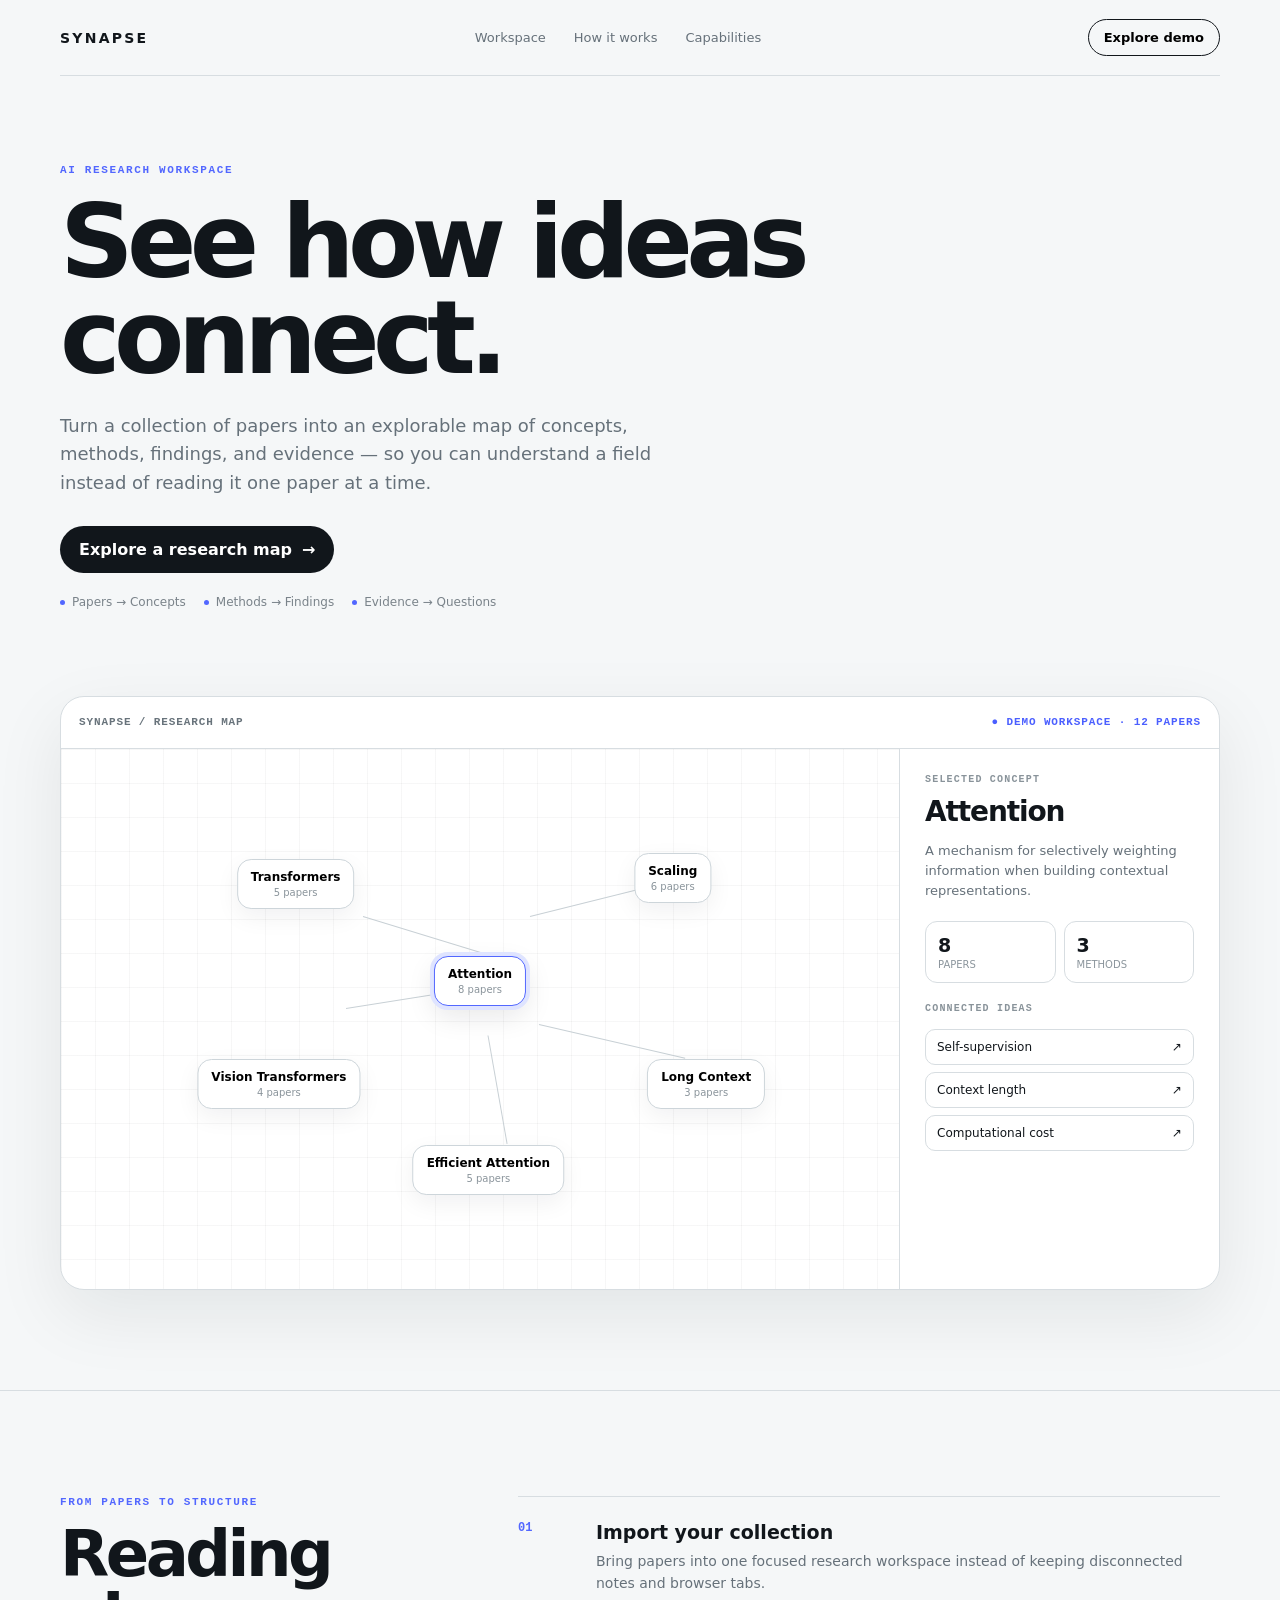
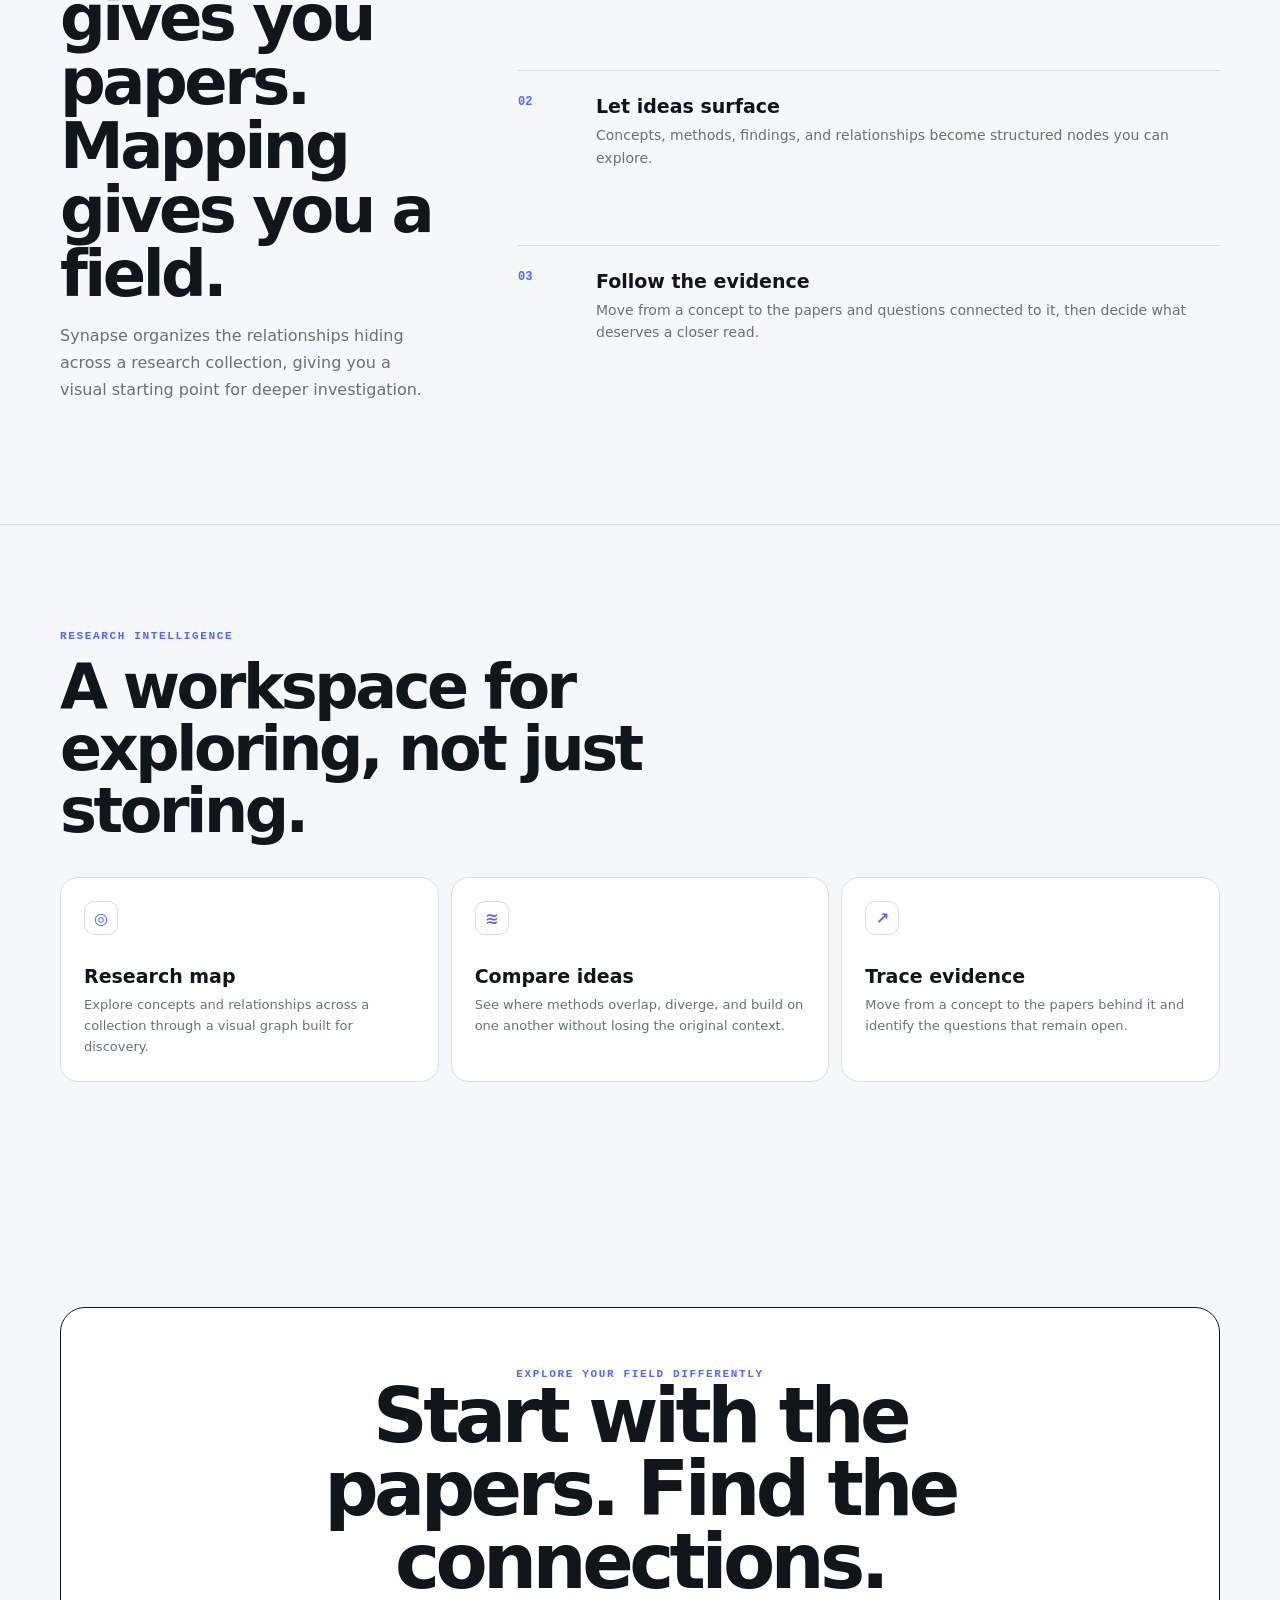
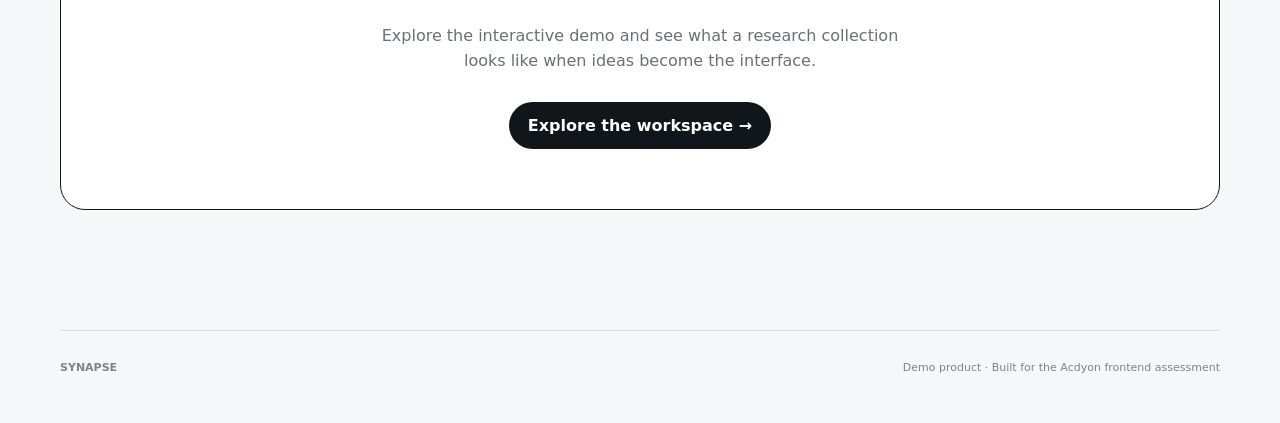
==== index.html @ fd2f5f1f "feat: add Synapse research workspace landing page" ====
<!doctype html>
<html lang="en">
<head>
<meta charset="UTF-8" />
<meta name="viewport" content="width=device-width, initial-scale=1.0" />
<title>Synapse — See how ideas connect.</title>
<meta name="description" content="Synapse turns research papers into an explorable map of concepts, methods, findings, and evidence." />
<style>
:root{--bg:#f5f7f8;--ink:#11161b;--muted:#66717a;--line:#d7dde1;--accent:#5267ff;--accent2:#dfe4ff;--panel:#fff;--shadow:0 24px 70px rgba(17,22,27,.08)}
*{box-sizing:border-box}html{scroll-behavior:smooth}body{margin:0;background:var(--bg);color:var(--ink);font-family:Inter,ui-sans-serif,system-ui,-apple-system,BlinkMacSystemFont,"Segoe UI",sans-serif}a{color:inherit;text-decoration:none}button{font:inherit} .wrap{width:min(1160px,calc(100% - 40px));margin:auto}.nav{height:76px;display:flex;align-items:center;justify-content:space-between;border-bottom:1px solid var(--line)}.brand{font-weight:800;letter-spacing:.16em;font-size:14px}.navlinks{display:flex;gap:28px;color:var(--muted);font-size:13px}.navcta{border:1px solid var(--ink);padding:10px 15px;border-radius:999px;font-size:13px;font-weight:650;background:transparent}.hero{padding:88px 0 52px}.eyebrow{font:700 11px ui-monospace,SFMono-Regular,Menlo,monospace;letter-spacing:.15em;color:var(--accent);text-transform:uppercase}.hero h1{font-size:clamp(52px,8vw,104px);line-height:.94;letter-spacing:-.065em;max-width:900px;margin:18px 0 25px}.hero p{max-width:650px;color:var(--muted);font-size:18px;line-height:1.6;margin:0 0 28px}.primary{display:inline-flex;align-items:center;gap:10px;background:var(--ink);color:#fff;border:0;border-radius:999px;padding:14px 19px;font-weight:700;cursor:pointer}.hero-meta{display:flex;gap:18px;flex-wrap:wrap;margin-top:22px;color:#7a838a;font-size:12px}.meta-dot:before{content:"";display:inline-block;width:5px;height:5px;border-radius:50%;background:var(--accent);margin:0 7px 1px 0}.demo{padding:35px 0 100px}.workspace{background:var(--panel);border:1px solid var(--line);border-radius:24px;box-shadow:var(--shadow);overflow:hidden}.bar{height:52px;border-bottom:1px solid var(--line);display:flex;align-items:center;justify-content:space-between;padding:0 18px;font:700 11px ui-monospace,SFMono-Regular,Menlo,monospace;letter-spacing:.08em;color:#68737b}.bar .status{color:#4b5fff}.workspacebody{display:grid;grid-template-columns:1fr 320px;min-height:540px}.map{position:relative;min-height:540px;background-image:linear-gradient(rgba(17,22,27,.035) 1px,transparent 1px),linear-gradient(90deg,rgba(17,22,27,.035) 1px,transparent 1px);background-size:34px 34px;overflow:hidden}.edge{position:absolute;height:1px;background:#c8d0d5;transform-origin:left center}.node{position:absolute;transform:translate(-50%,-50%);border:1px solid #cdd5da;background:#fff;border-radius:14px;padding:10px 13px;font-size:12px;font-weight:750;box-shadow:0 8px 25px rgba(17,22,27,.06);cursor:pointer;transition:.25s}.node small{display:block;color:#8a949b;font-weight:500;margin-top:3px}.node.active,.node:hover{border-color:var(--accent);box-shadow:0 0 0 4px var(--accent2),0 10px 28px rgba(17,22,27,.1)}.n1{left:50%;top:43%}.n2{left:28%;top:25%}.n3{left:26%;top:62%}.n4{left:73%;top:24%}.n5{left:77%;top:62%}.n6{left:51%;top:78%}.e1{left:36%;top:31%;width:140px;transform:rotate(17deg)}.e2{left:34%;top:48%;width:155px;transform:rotate(-9deg)}.e3{left:56%;top:31%;width:155px;transform:rotate(-14deg)}.e4{left:57%;top:51%;width:150px;transform:rotate(13deg)}.e5{left:51%;top:53%;width:110px;transform:rotate(80deg)}.side{border-left:1px solid var(--line);padding:25px}.side .label{font:700 10px ui-monospace,SFMono-Regular,Menlo,monospace;color:#89939a;letter-spacing:.12em}.side h2{font-size:28px;letter-spacing:-.04em;margin:10px 0 7px}.side p{color:var(--muted);font-size:13px;line-height:1.55}.stats{display:grid;grid-template-columns:1fr 1fr;gap:8px;margin:20px 0}.stat{border:1px solid var(--line);border-radius:12px;padding:12px}.stat b{font-size:19px}.stat span{display:block;color:#8b959c;font-size:10px;margin-top:3px}.links{display:grid;gap:7px;margin-top:15px}.chip{border:1px solid var(--line);border-radius:10px;padding:10px 11px;font-size:12px;display:flex;justify-content:space-between}.section{padding:105px 0;border-top:1px solid var(--line)}.sectiongrid{display:grid;grid-template-columns:.7fr 1.3fr;gap:80px}.section h2{font-size:clamp(36px,5vw,64px);line-height:1;letter-spacing:-.055em;margin:14px 0}.copy{color:var(--muted);font-size:16px;line-height:1.7}.steps{display:grid;gap:0}.step{display:grid;grid-template-columns:58px 1fr;gap:20px;padding:24px 0;border-top:1px solid var(--line)}.num{font:700 12px ui-monospace,SFMono-Regular,Menlo,monospace;color:var(--accent)}.step h3{margin:0 0 7px;font-size:19px}.step p{margin:0;color:var(--muted);font-size:14px;line-height:1.6}.featuregrid{display:grid;grid-template-columns:repeat(3,1fr);gap:12px;margin-top:35px}.feature{background:#fff;border:1px solid var(--line);border-radius:18px;padding:23px;min-height:190px}.feature h3{margin:30px 0 8px;font-size:19px}.feature p{color:var(--muted);font-size:13px;line-height:1.6;margin:0}.icon{width:34px;height:34px;border:1px solid var(--line);border-radius:10px;display:grid;place-items:center;color:var(--accent);font-weight:800}.final{padding:120px 0}.finalbox{border:1px solid var(--ink);border-radius:25px;padding:60px;text-align:center;background:#fff}.final h2{font-size:clamp(42px,6vw,76px);letter-spacing:-.06em;line-height:.96;margin:0 auto 24px;max-width:780px}.final p{color:var(--muted);max-width:560px;margin:0 auto 28px;line-height:1.6}.footer{padding:30px 0 45px;border-top:1px solid var(--line);display:flex;justify-content:space-between;color:#7b858c;font-size:11px}.toast{position:fixed;bottom:22px;left:50%;transform:translate(-50%,20px);opacity:0;background:var(--ink);color:#fff;border-radius:999px;padding:12px 17px;font-size:12px;transition:.25s;pointer-events:none}.toast.show{opacity:1;transform:translate(-50%,0)}
@media(max-width:760px){.wrap{width:min(100% - 28px,1160px)}.navlinks{display:none}.hero{padding:65px 0 35px}.hero h1{font-size:56px}.hero p{font-size:16px}.workspacebody{grid-template-columns:1fr}.map{min-height:440px}.side{border-left:0;border-top:1px solid var(--line)}.n2{left:22%;top:25%}.n3{left:22%;top:62%}.n4{left:77%;top:25%}.n5{left:80%;top:62%}.n6{left:51%;top:79%}.node{font-size:10px;padding:8px 9px}.node small{font-size:8px}.sectiongrid{grid-template-columns:1fr;gap:35px}.featuregrid{grid-template-columns:1fr}.section{padding:75px 0}.final{padding:75px 0}.finalbox{padding:40px 22px}.footer{display:block}.footer span{display:block;margin-top:8px}}
</style>
</head>
<body>
<header class="wrap nav"><a class="brand" href="#top">SYNAPSE</a><nav class="navlinks"><a href="#workspace">Workspace</a><a href="#how">How it works</a><a href="#features">Capabilities</a></nav><button class="navcta" onclick="focusWorkspace()">Explore demo</button></header>
<main id="top">
<section class="wrap hero"><div class="eyebrow">AI research workspace</div><h1>See how ideas connect.</h1><p>Turn a collection of papers into an explorable map of concepts, methods, findings, and evidence — so you can understand a field instead of reading it one paper at a time.</p><button class="primary" onclick="focusWorkspace()">Explore a research map <span>→</span></button><div class="hero-meta"><span class="meta-dot">Papers → Concepts</span><span class="meta-dot">Methods → Findings</span><span class="meta-dot">Evidence → Questions</span></div></section>
<section class="wrap demo" id="workspace"><div class="workspace"><div class="bar"><span>SYNAPSE / RESEARCH MAP</span><span class="status">● DEMO WORKSPACE · 12 PAPERS</span></div><div class="workspacebody"><div class="map" id="map"><i class="edge e1"></i><i class="edge e2"></i><i class="edge e3"></i><i class="edge e4"></i><i class="edge e5"></i><button class="node n1 active" data-key="attention">Attention<small>8 papers</small></button><button class="node n2" data-key="transformers">Transformers<small>5 papers</small></button><button class="node n3" data-key="vision">Vision Transformers<small>4 papers</small></button><button class="node n4" data-key="scaling">Scaling<small>6 papers</small></button><button class="node n5" data-key="longcontext">Long Context<small>3 papers</small></button><button class="node n6" data-key="efficiency">Efficient Attention<small>5 papers</small></button></div><aside class="side"><div class="label">SELECTED CONCEPT</div><h2 id="title">Attention</h2><p id="desc">A mechanism for selectively weighting information when building contextual representations.</p><div class="stats"><div class="stat"><b id="papers">8</b><span>PAPERS</span></div><div class="stat"><b id="methods">3</b><span>METHODS</span></div></div><div class="label">CONNECTED IDEAS</div><div class="links" id="links"><div class="chip">Self-supervision <span>↗</span></div><div class="chip">Context length <span>↗</span></div><div class="chip">Computational cost <span>↗</span></div></div></aside></div></div></section>
<section class="section" id="how"><div class="wrap sectiongrid"><div><div class="eyebrow">From papers to structure</div><h2>Reading gives you papers. Mapping gives you a field.</h2><p class="copy">Synapse organizes the relationships hiding across a research collection, giving you a visual starting point for deeper investigation.</p></div><div class="steps"><div class="step"><div class="num">01</div><div><h3>Import your collection</h3><p>Bring papers into one focused research workspace instead of keeping disconnected notes and browser tabs.</p></div></div><div class="step"><div class="num">02</div><div><h3>Let ideas surface</h3><p>Concepts, methods, findings, and relationships become structured nodes you can explore.</p></div></div><div class="step"><div class="num">03</div><div><h3>Follow the evidence</h3><p>Move from a concept to the papers and questions connected to it, then decide what deserves a closer read.</p></div></div></div></div></section>
<section class="section" id="features"><div class="wrap"><div class="eyebrow">Research intelligence</div><h2 style="max-width:700px;font-size:clamp(38px,5vw,62px);letter-spacing:-.055em;line-height:1;margin:14px 0">A workspace for exploring, not just storing.</h2><div class="featuregrid"><article class="feature"><div class="icon">◎</div><h3>Research map</h3><p>Explore concepts and relationships across a collection through a visual graph built for discovery.</p></article><article class="feature"><div class="icon">≋</div><h3>Compare ideas</h3><p>See where methods overlap, diverge, and build on one another without losing the original context.</p></article><article class="feature"><div class="icon">↗</div><h3>Trace evidence</h3><p>Move from a concept to the papers behind it and identify the questions that remain open.</p></article></div></div></section>
<section class="wrap final"><div class="finalbox"><div class="eyebrow">Explore your field differently</div><h2>Start with the papers. Find the connections.</h2><p>Explore the interactive demo and see what a research collection looks like when ideas become the interface.</p><button class="primary" onclick="focusWorkspace()">Explore the workspace →</button></div></section>
</main>
<footer class="wrap footer"><strong>SYNAPSE</strong><span>Demo product · Built for the Acdyon frontend assessment</span></footer><div class="toast" id="toast">Research map is ready to explore.</div>
<script>
const data={attention:{title:'Attention',desc:'A mechanism for selectively weighting information when building contextual representations.',papers:8,methods:3,links:['Self-supervision','Context length','Computational cost']},transformers:{title:'Transformers',desc:'An architecture built around attention that enables highly parallel sequence modeling.',papers:5,methods:4,links:['Attention','Scaling laws','Pretraining']},vision:{title:'Vision Transformers',desc:'Transformer-based visual representations that treat image regions as a sequence of tokens.',papers:4,methods:3,links:['Patch embeddings','Attention','Image classification']},scaling:{title:'Scaling',desc:'The relationship between model size, data, compute, and capability as systems grow.',papers:6,methods:2,links:['Compute','Data quality','Emergent behavior']},longcontext:{title:'Long Context',desc:'Methods for extending useful context windows while managing memory and computational cost.',papers:3,methods:4,links:['Attention cost','Retrieval','Position encoding']},efficiency:{title:'Efficient Attention',desc:'Approaches that reduce the computational or memory cost of attention for larger sequences.',papers:5,methods:6,links:['Sparse attention','Linear attention','Long context']}};
const nodes=[...document.querySelectorAll('.node')];nodes.forEach(n=>n.addEventListener('click',()=>{nodes.forEach(x=>x.classList.remove('active'));n.classList.add('active');const d=data[n.dataset.key];title.textContent=d.title;desc.textContent=d.desc;papers.textContent=d.papers;methods.textContent=d.methods;links.innerHTML=d.links.map(x=>`<div class="chip">${x}<span>↗</span></div>`).join('');}));
function focusWorkspace(){document.getElementById('workspace').scrollIntoView({behavior:'smooth',block:'center'});setTimeout(()=>{document.getElementById('toast').classList.add('show');setTimeout(()=>document.getElementById('toast').classList.remove('show'),1800)},450)}
</script>
</body></html>
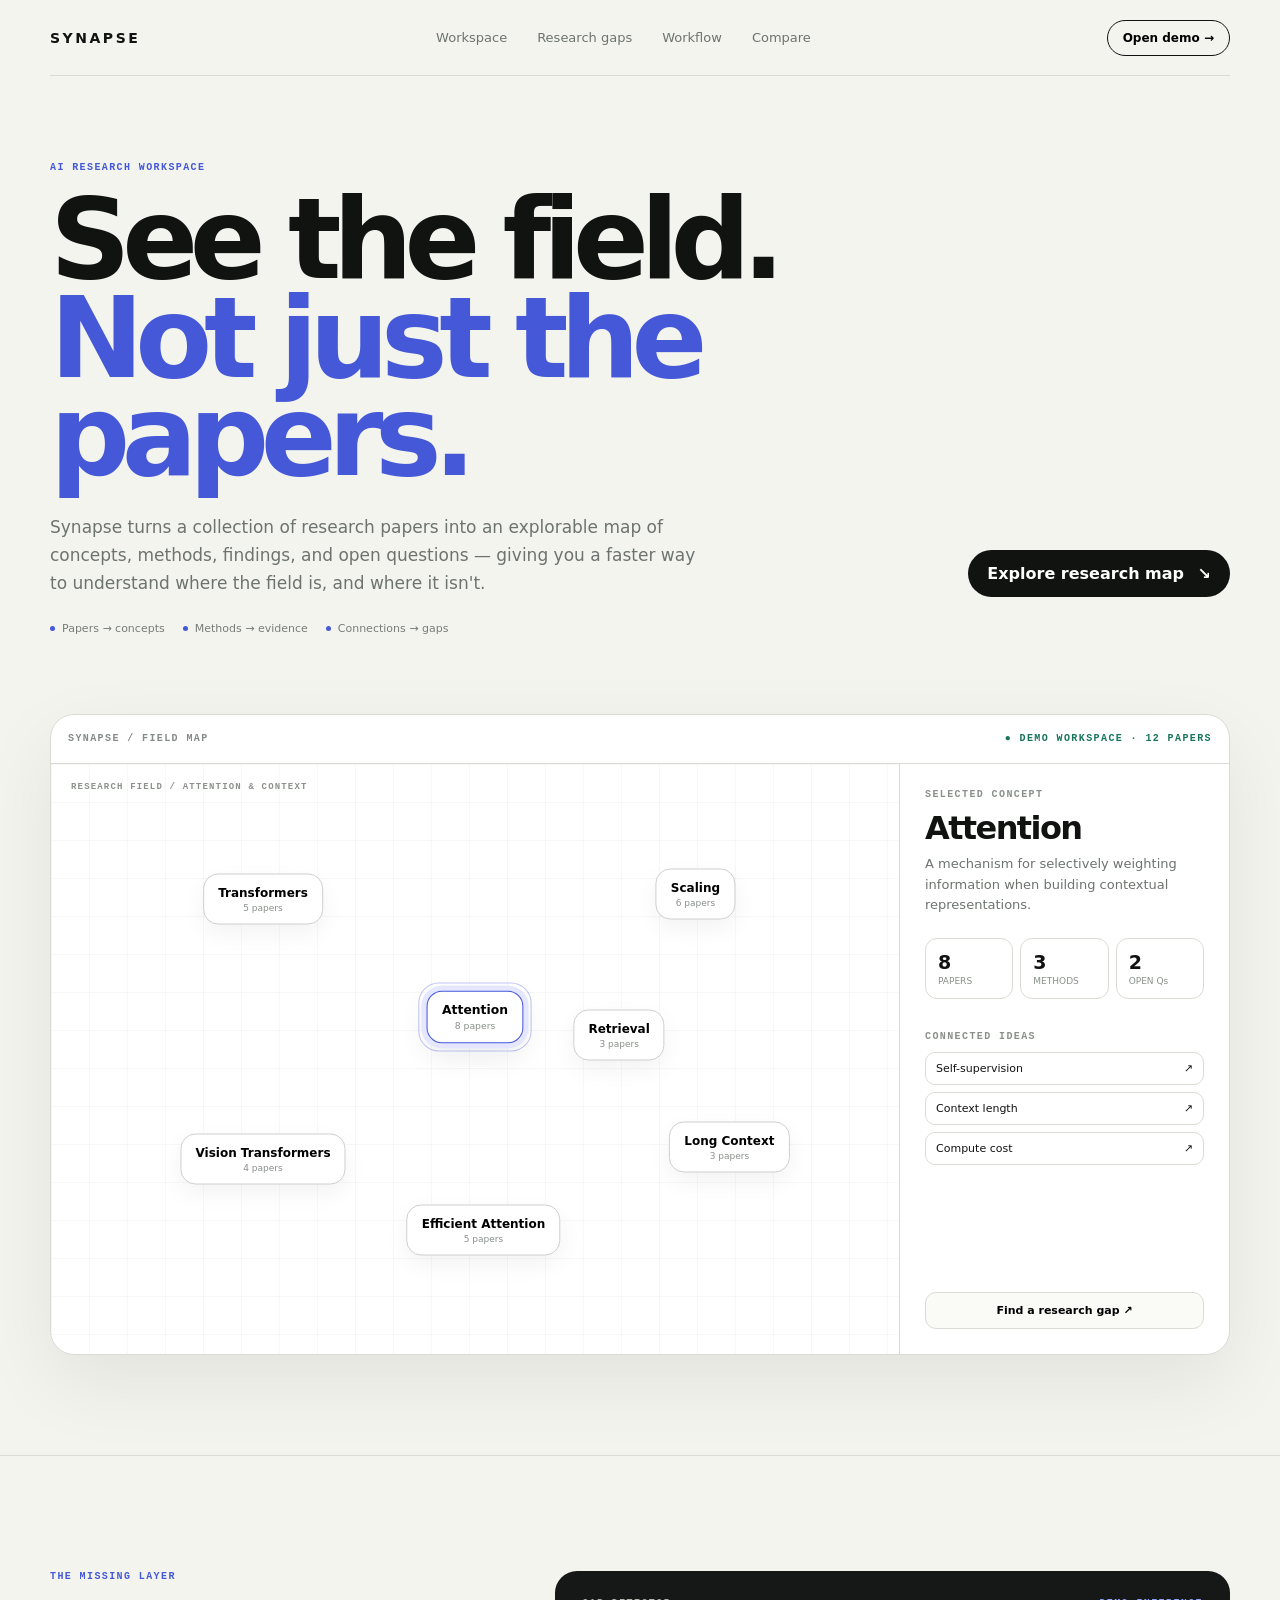
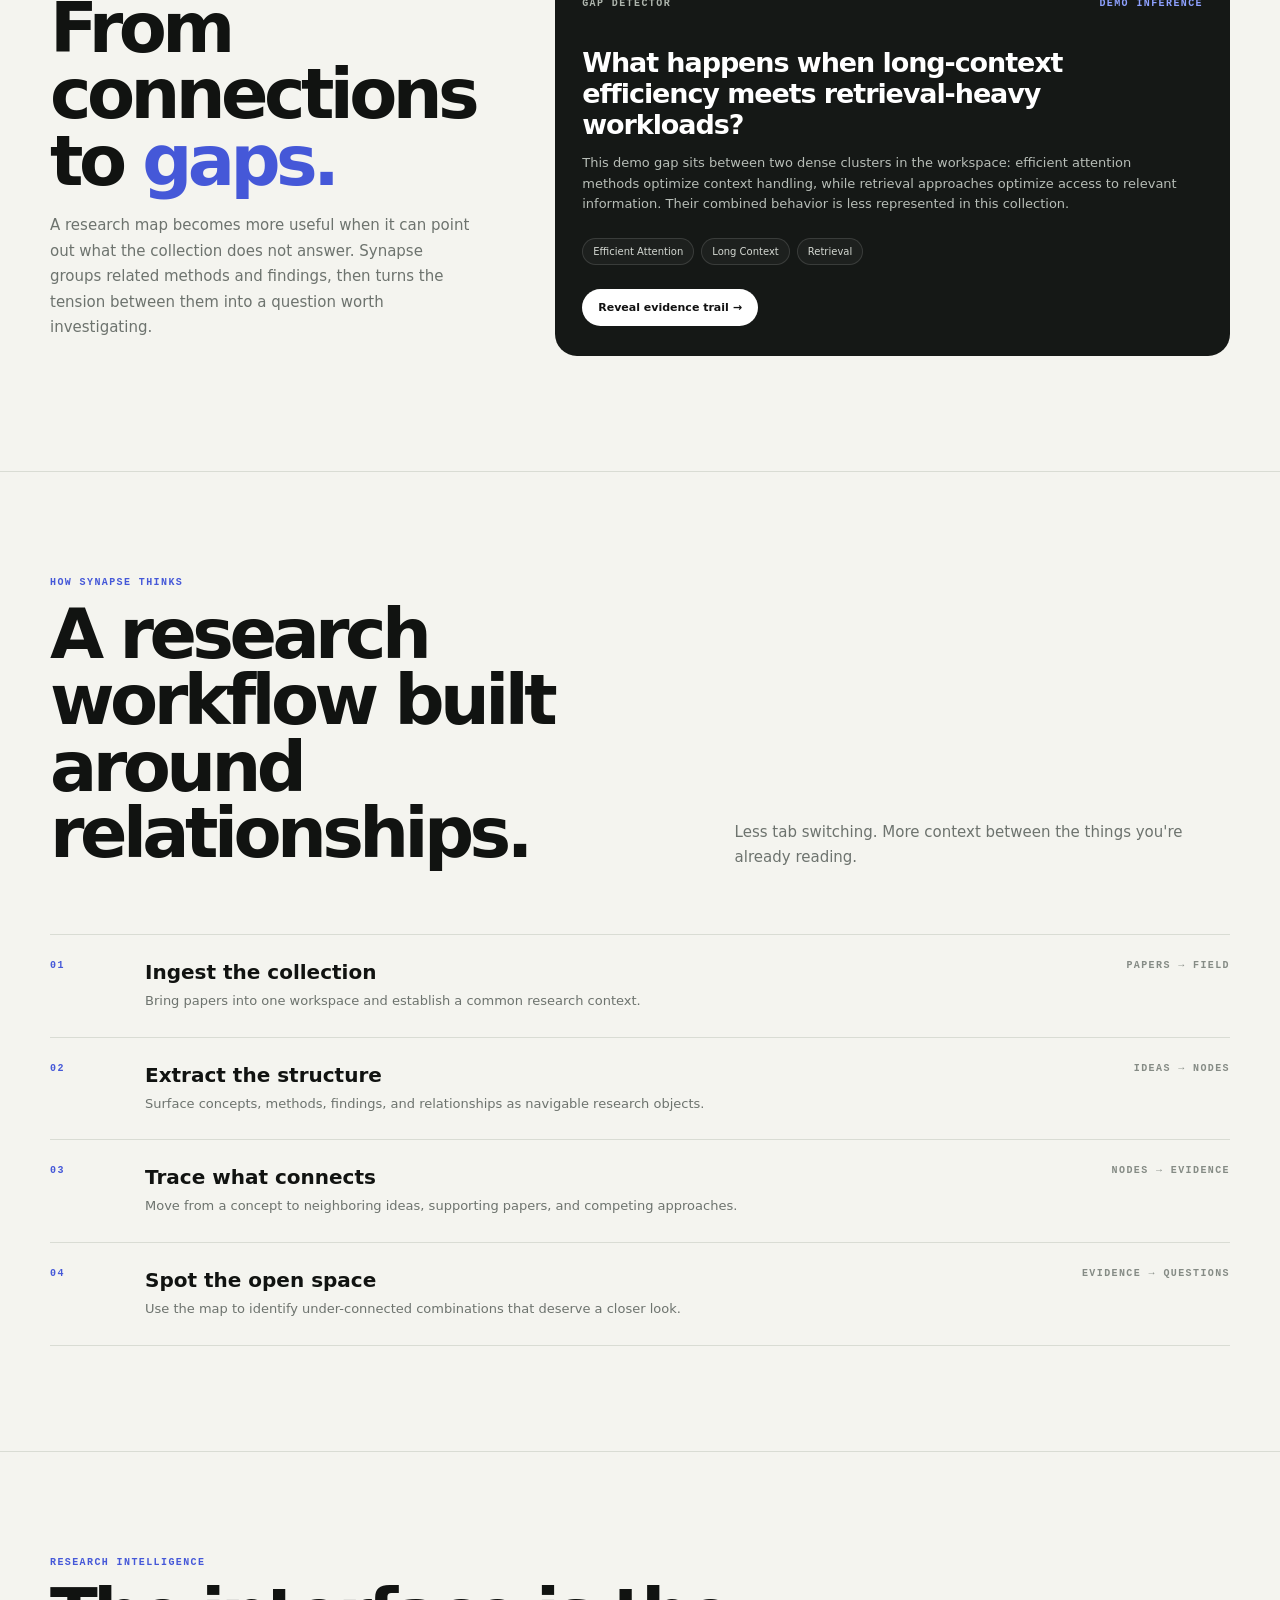
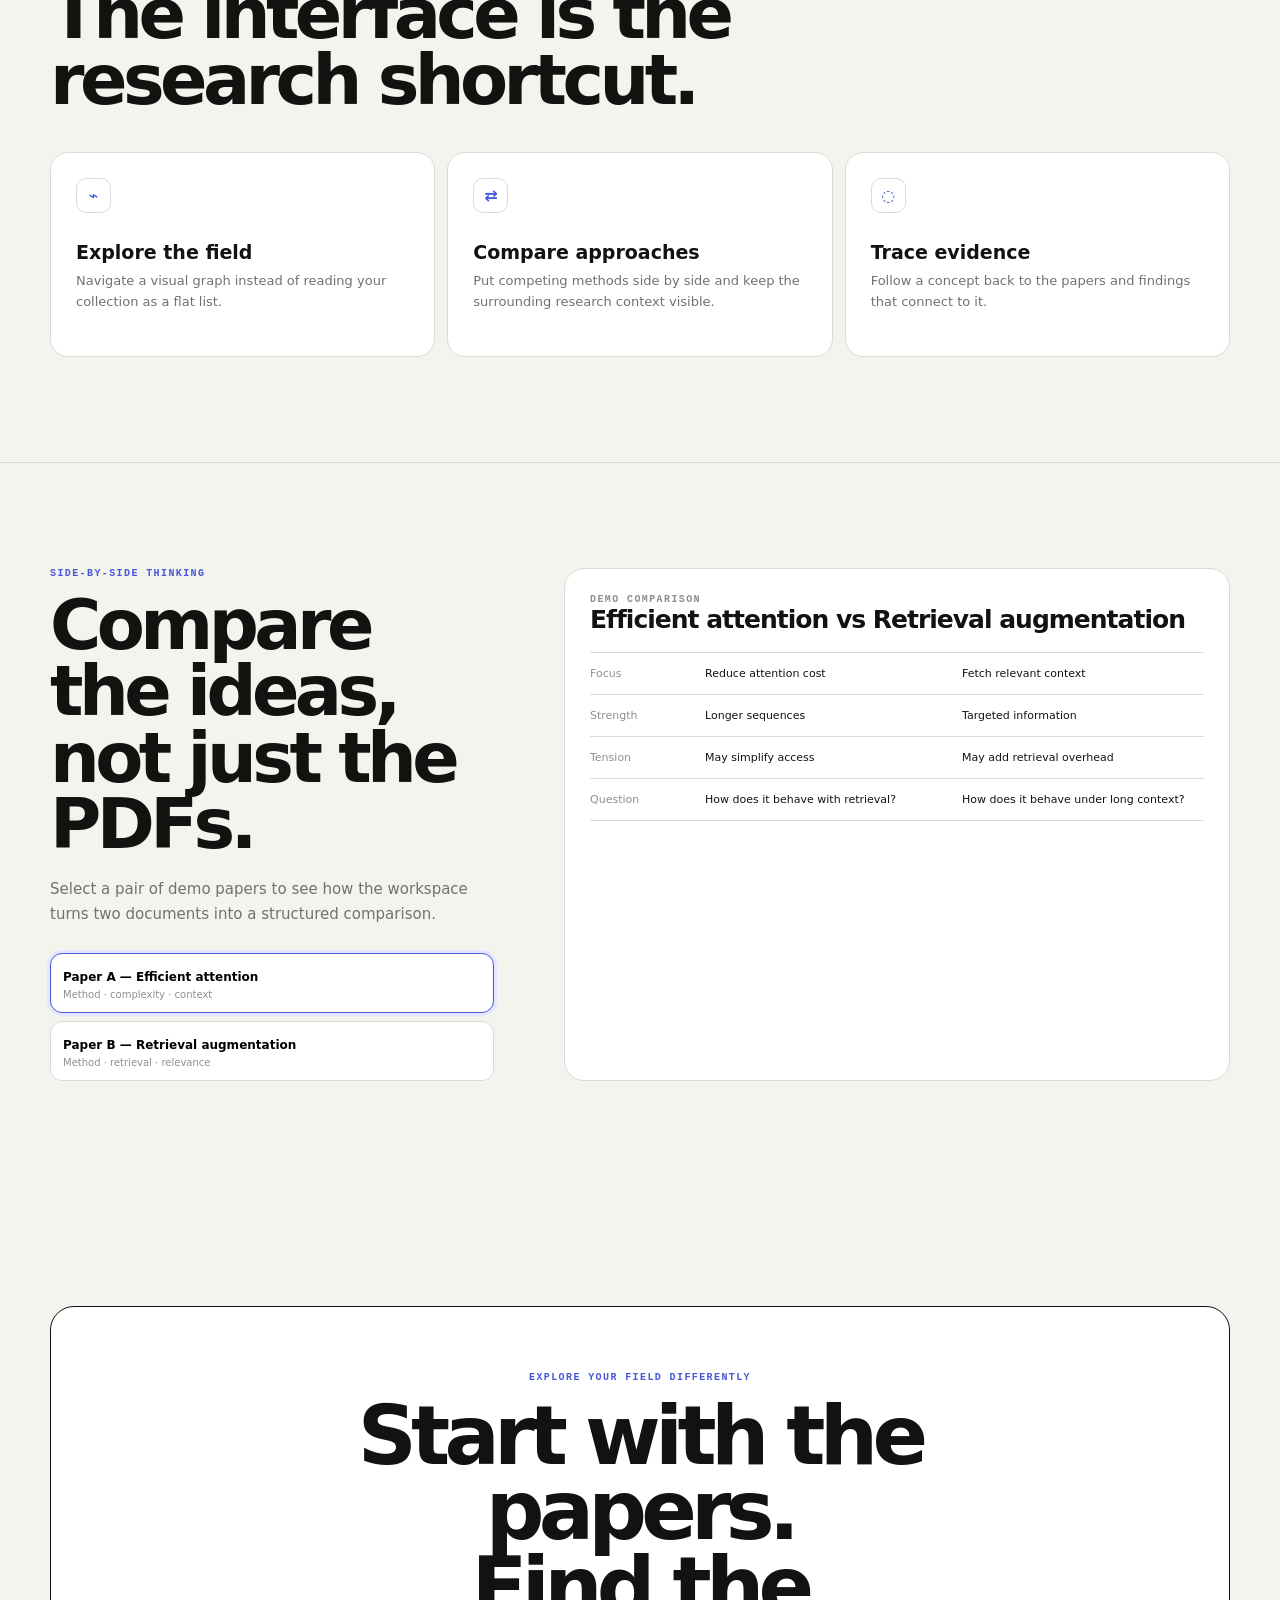
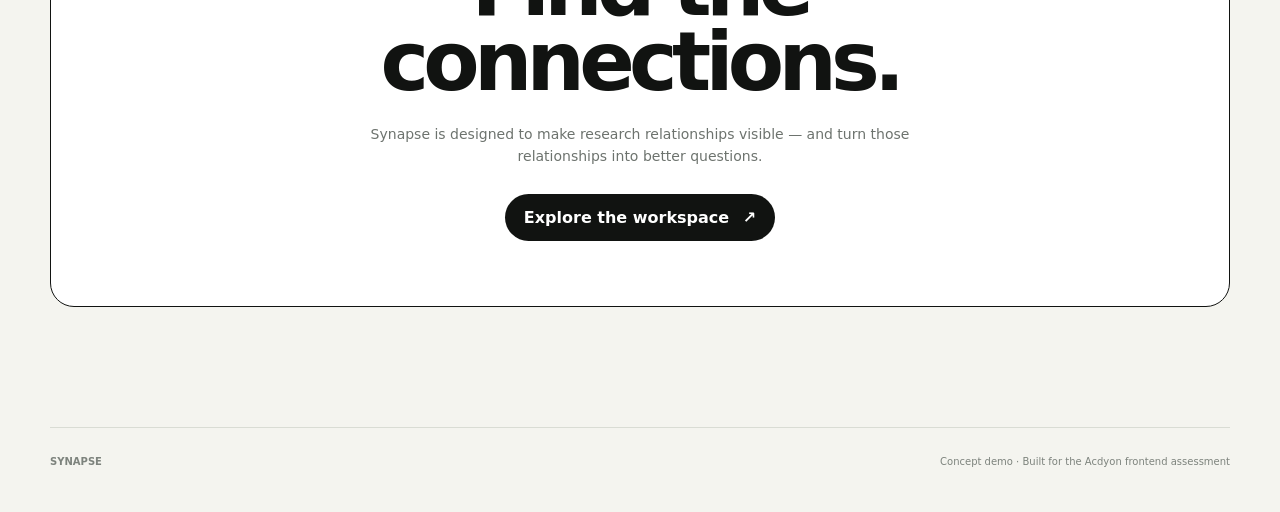
==== commit 20b24680: "feat: redesign Synapse with research gap discovery and richer interactions" ====
--- a/index.html
+++ b/index.html
@@ -1,29 +1,31 @@
 <!doctype html>
 <html lang="en">
 <head>
-<meta charset="UTF-8" />
-<meta name="viewport" content="width=device-width, initial-scale=1.0" />
+<meta charset="UTF-8"><meta name="viewport" content="width=device-width,initial-scale=1"><meta name="theme-color" content="#f4f4ef">
 <title>Synapse — See how ideas connect.</title>
-<meta name="description" content="Synapse turns research papers into an explorable map of concepts, methods, findings, and evidence." />
+<meta name="description" content="Synapse turns research collections into explorable maps and helps surface open research gaps.">
 <style>
-:root{--bg:#f5f7f8;--ink:#11161b;--muted:#66717a;--line:#d7dde1;--accent:#5267ff;--accent2:#dfe4ff;--panel:#fff;--shadow:0 24px 70px rgba(17,22,27,.08)}
-*{box-sizing:border-box}html{scroll-behavior:smooth}body{margin:0;background:var(--bg);color:var(--ink);font-family:Inter,ui-sans-serif,system-ui,-apple-system,BlinkMacSystemFont,"Segoe UI",sans-serif}a{color:inherit;text-decoration:none}button{font:inherit} .wrap{width:min(1160px,calc(100% - 40px));margin:auto}.nav{height:76px;display:flex;align-items:center;justify-content:space-between;border-bottom:1px solid var(--line)}.brand{font-weight:800;letter-spacing:.16em;font-size:14px}.navlinks{display:flex;gap:28px;color:var(--muted);font-size:13px}.navcta{border:1px solid var(--ink);padding:10px 15px;border-radius:999px;font-size:13px;font-weight:650;background:transparent}.hero{padding:88px 0 52px}.eyebrow{font:700 11px ui-monospace,SFMono-Regular,Menlo,monospace;letter-spacing:.15em;color:var(--accent);text-transform:uppercase}.hero h1{font-size:clamp(52px,8vw,104px);line-height:.94;letter-spacing:-.065em;max-width:900px;margin:18px 0 25px}.hero p{max-width:650px;color:var(--muted);font-size:18px;line-height:1.6;margin:0 0 28px}.primary{display:inline-flex;align-items:center;gap:10px;background:var(--ink);color:#fff;border:0;border-radius:999px;padding:14px 19px;font-weight:700;cursor:pointer}.hero-meta{display:flex;gap:18px;flex-wrap:wrap;margin-top:22px;color:#7a838a;font-size:12px}.meta-dot:before{content:"";display:inline-block;width:5px;height:5px;border-radius:50%;background:var(--accent);margin:0 7px 1px 0}.demo{padding:35px 0 100px}.workspace{background:var(--panel);border:1px solid var(--line);border-radius:24px;box-shadow:var(--shadow);overflow:hidden}.bar{height:52px;border-bottom:1px solid var(--line);display:flex;align-items:center;justify-content:space-between;padding:0 18px;font:700 11px ui-monospace,SFMono-Regular,Menlo,monospace;letter-spacing:.08em;color:#68737b}.bar .status{color:#4b5fff}.workspacebody{display:grid;grid-template-columns:1fr 320px;min-height:540px}.map{position:relative;min-height:540px;background-image:linear-gradient(rgba(17,22,27,.035) 1px,transparent 1px),linear-gradient(90deg,rgba(17,22,27,.035) 1px,transparent 1px);background-size:34px 34px;overflow:hidden}.edge{position:absolute;height:1px;background:#c8d0d5;transform-origin:left center}.node{position:absolute;transform:translate(-50%,-50%);border:1px solid #cdd5da;background:#fff;border-radius:14px;padding:10px 13px;font-size:12px;font-weight:750;box-shadow:0 8px 25px rgba(17,22,27,.06);cursor:pointer;transition:.25s}.node small{display:block;color:#8a949b;font-weight:500;margin-top:3px}.node.active,.node:hover{border-color:var(--accent);box-shadow:0 0 0 4px var(--accent2),0 10px 28px rgba(17,22,27,.1)}.n1{left:50%;top:43%}.n2{left:28%;top:25%}.n3{left:26%;top:62%}.n4{left:73%;top:24%}.n5{left:77%;top:62%}.n6{left:51%;top:78%}.e1{left:36%;top:31%;width:140px;transform:rotate(17deg)}.e2{left:34%;top:48%;width:155px;transform:rotate(-9deg)}.e3{left:56%;top:31%;width:155px;transform:rotate(-14deg)}.e4{left:57%;top:51%;width:150px;transform:rotate(13deg)}.e5{left:51%;top:53%;width:110px;transform:rotate(80deg)}.side{border-left:1px solid var(--line);padding:25px}.side .label{font:700 10px ui-monospace,SFMono-Regular,Menlo,monospace;color:#89939a;letter-spacing:.12em}.side h2{font-size:28px;letter-spacing:-.04em;margin:10px 0 7px}.side p{color:var(--muted);font-size:13px;line-height:1.55}.stats{display:grid;grid-template-columns:1fr 1fr;gap:8px;margin:20px 0}.stat{border:1px solid var(--line);border-radius:12px;padding:12px}.stat b{font-size:19px}.stat span{display:block;color:#8b959c;font-size:10px;margin-top:3px}.links{display:grid;gap:7px;margin-top:15px}.chip{border:1px solid var(--line);border-radius:10px;padding:10px 11px;font-size:12px;display:flex;justify-content:space-between}.section{padding:105px 0;border-top:1px solid var(--line)}.sectiongrid{display:grid;grid-template-columns:.7fr 1.3fr;gap:80px}.section h2{font-size:clamp(36px,5vw,64px);line-height:1;letter-spacing:-.055em;margin:14px 0}.copy{color:var(--muted);font-size:16px;line-height:1.7}.steps{display:grid;gap:0}.step{display:grid;grid-template-columns:58px 1fr;gap:20px;padding:24px 0;border-top:1px solid var(--line)}.num{font:700 12px ui-monospace,SFMono-Regular,Menlo,monospace;color:var(--accent)}.step h3{margin:0 0 7px;font-size:19px}.step p{margin:0;color:var(--muted);font-size:14px;line-height:1.6}.featuregrid{display:grid;grid-template-columns:repeat(3,1fr);gap:12px;margin-top:35px}.feature{background:#fff;border:1px solid var(--line);border-radius:18px;padding:23px;min-height:190px}.feature h3{margin:30px 0 8px;font-size:19px}.feature p{color:var(--muted);font-size:13px;line-height:1.6;margin:0}.icon{width:34px;height:34px;border:1px solid var(--line);border-radius:10px;display:grid;place-items:center;color:var(--accent);font-weight:800}.final{padding:120px 0}.finalbox{border:1px solid var(--ink);border-radius:25px;padding:60px;text-align:center;background:#fff}.final h2{font-size:clamp(42px,6vw,76px);letter-spacing:-.06em;line-height:.96;margin:0 auto 24px;max-width:780px}.final p{color:var(--muted);max-width:560px;margin:0 auto 28px;line-height:1.6}.footer{padding:30px 0 45px;border-top:1px solid var(--line);display:flex;justify-content:space-between;color:#7b858c;font-size:11px}.toast{position:fixed;bottom:22px;left:50%;transform:translate(-50%,20px);opacity:0;background:var(--ink);color:#fff;border-radius:999px;padding:12px 17px;font-size:12px;transition:.25s;pointer-events:none}.toast.show{opacity:1;transform:translate(-50%,0)}
-@media(max-width:760px){.wrap{width:min(100% - 28px,1160px)}.navlinks{display:none}.hero{padding:65px 0 35px}.hero h1{font-size:56px}.hero p{font-size:16px}.workspacebody{grid-template-columns:1fr}.map{min-height:440px}.side{border-left:0;border-top:1px solid var(--line)}.n2{left:22%;top:25%}.n3{left:22%;top:62%}.n4{left:77%;top:25%}.n5{left:80%;top:62%}.n6{left:51%;top:79%}.node{font-size:10px;padding:8px 9px}.node small{font-size:8px}.sectiongrid{grid-template-columns:1fr;gap:35px}.featuregrid{grid-template-columns:1fr}.section{padding:75px 0}.final{padding:75px 0}.finalbox{padding:40px 22px}.footer{display:block}.footer span{display:block;margin-top:8px}}
+:root{--bg:#f4f4ef;--paper:#fff;--ink:#111311;--muted:#6d736e;--line:#d9dcd4;--soft:#eceee8;--accent:#4558d8;--accent2:#e4e7ff;--green:#18745b;--shadow:0 28px 80px #10141012}*{box-sizing:border-box}html{scroll-behavior:smooth}body{margin:0;background:var(--bg);color:var(--ink);font-family:Inter,ui-sans-serif,system-ui,-apple-system,BlinkMacSystemFont,"Segoe UI",sans-serif}button,a{font:inherit}button{cursor:pointer}a{text-decoration:none;color:inherit}.wrap{width:min(1180px,calc(100% - 44px));margin:auto}.mono{font:700 10px ui-monospace,SFMono-Regular,Menlo,monospace;letter-spacing:.14em;text-transform:uppercase}.nav{height:76px;border-bottom:1px solid var(--line);display:flex;align-items:center;justify-content:space-between}.brand{font-weight:850;letter-spacing:.18em;font-size:14px}.navlinks{display:flex;gap:30px;color:var(--muted);font-size:13px}.navlinks a:hover{color:var(--ink)}.navbtn{border:1px solid var(--ink);background:transparent;border-radius:999px;padding:10px 15px;font-size:12px;font-weight:750}.hero{padding:86px 0 54px}.eyebrow{color:var(--accent)}.hero h1{font-size:clamp(58px,8.8vw,112px);line-height:.88;letter-spacing:-.075em;max-width:980px;margin:17px 0 27px}.hero h1 em{font-style:normal;color:var(--accent)}.hero-copy{display:flex;align-items:end;justify-content:space-between;gap:30px}.hero-copy p{max-width:650px;margin:0;color:var(--muted);font-size:17px;line-height:1.65}.cta{border:0;background:var(--ink);color:#fff;border-radius:999px;padding:14px 19px;font-weight:750;white-space:nowrap}.cta span{margin-left:8px}.signal{display:flex;gap:18px;flex-wrap:wrap;margin-top:25px;color:#777d78;font-size:11px}.signal i{width:5px;height:5px;border-radius:50%;background:var(--accent);display:inline-block;margin:0 7px 1px 0}.stage{padding:25px 0 100px}.window{background:var(--paper);border:1px solid var(--line);border-radius:24px;box-shadow:var(--shadow);overflow:hidden}.windowbar{height:49px;border-bottom:1px solid var(--line);display:flex;align-items:center;justify-content:space-between;padding:0 17px;color:#858b86}.windowbar .live{color:var(--green)}.windowbody{display:grid;grid-template-columns:minmax(0,1fr) 330px;min-height:590px}.graph{position:relative;min-height:590px;overflow:hidden;background-image:linear-gradient(#11131108 1px,transparent 1px),linear-gradient(90deg,#11131108 1px,transparent 1px);background-size:38px 38px}.graph:before{content:"RESEARCH FIELD / ATTENTION & CONTEXT";position:absolute;top:18px;left:20px;color:#8c918b;font:700 9px ui-monospace,SFMono-Regular,Menlo,monospace;letter-spacing:.13em}.edge{position:absolute;height:1px;background:#c9cec8;transform-origin:0 50%;transition:.35s}.edge.hot{background:var(--accent);height:2px}.node{position:absolute;transform:translate(-50%,-50%);background:#fff;border:1px solid #cdd1cb;border-radius:15px;padding:11px 14px;box-shadow:0 9px 24px #1014100d;transition:.28s;z-index:2}.node b{display:block;font-size:12px}.node small{display:block;color:#89908a;font-size:9px;margin-top:3px}.node:hover,.node.active{border-color:var(--accent);box-shadow:0 0 0 5px var(--accent2),0 12px 30px #10141016;transform:translate(-50%,-50%) scale(1.03)}.node.active:after{content:"";position:absolute;inset:-9px;border:1px solid #4558d855;border-radius:20px;animation:pulse 2.4s infinite}@keyframes pulse{0%,100%{opacity:.3;transform:scale(.96)}50%{opacity:0;transform:scale(1.06)}}.a{left:50%;top:43%}.b{left:25%;top:23%}.c{left:25%;top:67%}.d{left:76%;top:22%}.e{left:80%;top:65%}.f{left:51%;top:79%}.g{left:67%;top:46%}.side{border-left:1px solid var(--line);padding:25px;display:flex;flex-direction:column}.label{color:#8a908a}.side h2{font-size:32px;letter-spacing:-.05em;margin:9px 0 7px}.side p{font-size:13px;line-height:1.6;color:var(--muted);margin:0}.stats{display:grid;grid-template-columns:1fr 1fr 1fr;gap:7px;margin:22px 0}.stat{border:1px solid var(--line);border-radius:12px;padding:12px}.stat b{font-size:19px}.stat small{display:block;color:#8a908a;font-size:9px;margin-top:3px}.side-title{margin-top:10px}.chips{display:grid;gap:7px;margin-top:10px}.chip{border:1px solid var(--line);border-radius:10px;padding:9px 10px;font-size:11px;display:flex;justify-content:space-between}.side-actions{margin-top:auto;padding-top:20px}.ghost{width:100%;border:1px solid var(--line);background:#fafaf7;border-radius:11px;padding:11px;font-size:11px;font-weight:750}.gap-section{padding:115px 0;border-top:1px solid var(--line)}.gap-grid{display:grid;grid-template-columns:.72fr 1.28fr;gap:80px}.section-title{font-size:clamp(40px,5.6vw,70px);line-height:.95;letter-spacing:-.065em;margin:13px 0 19px}.copy{color:var(--muted);font-size:15px;line-height:1.7;max-width:500px}.gap-card{background:#151816;color:#fff;border-radius:22px;padding:27px;min-height:360px;position:relative;overflow:hidden}.gap-card:after{content:"";position:absolute;width:260px;height:260px;border:1px solid #fff10;border-radius:50%;right:-100px;bottom:-120px}.gap-top{display:flex;justify-content:space-between;align-items:center;color:#aeb5ad}.gap-top .demo{color:#8ea1ff}.gap-card h3{font-size:27px;letter-spacing:-.04em;max-width:620px;margin:38px 0 12px}.gap-card p{color:#b7bdb7;line-height:1.6;font-size:13px;max-width:600px}.evidence{display:flex;gap:7px;flex-wrap:wrap;margin-top:23px}.evidence span{border:1px solid #ffffff20;background:#ffffff09;border-radius:999px;padding:7px 10px;font-size:10px;color:#d4d8d2}.gap-btn{margin-top:24px;border:1px solid #ffffff30;background:#fff;color:#111;border-radius:999px;padding:11px 15px;font-size:11px;font-weight:800}.gap-result{display:none;border-top:1px solid #ffffff20;margin-top:22px;padding-top:18px}.gap-result.show{display:block}.gap-result strong{color:#9ba9ff}.workflow{padding:105px 0;border-top:1px solid var(--line)}.workflow-head{display:flex;justify-content:space-between;align-items:end;gap:30px}.workflow-head h2{max-width:760px}.steps{margin-top:48px;border-top:1px solid var(--line)}.step{display:grid;grid-template-columns:70px 1fr 160px;gap:25px;padding:25px 0;border-bottom:1px solid var(--line);align-items:start}.step-num{color:var(--accent)}.step h3{margin:0 0 7px;font-size:20px}.step p{margin:0;color:var(--muted);font-size:13px;line-height:1.6;max-width:610px}.step-tag{justify-self:end;color:#858b85;font-size:10px;text-align:right}.cap{padding:105px 0;border-top:1px solid var(--line)}.capgrid{display:grid;grid-template-columns:repeat(3,1fr);gap:12px;margin-top:38px}.cap-card{background:#fff;border:1px solid var(--line);border-radius:18px;padding:25px;min-height:205px;transition:.25s}.cap-card:hover{transform:translateY(-4px);box-shadow:0 18px 40px #1014100c}.cap-icon{width:35px;height:35px;border:1px solid var(--line);border-radius:10px;display:grid;place-items:center;color:var(--accent);font-weight:850}.cap-card h3{margin:28px 0 8px;font-size:19px}.cap-card p{margin:0;color:var(--muted);font-size:13px;line-height:1.6}.compare{padding:105px 0;border-top:1px solid var(--line)}.comparegrid{display:grid;grid-template-columns:.8fr 1.2fr;gap:70px}.paper-picker{display:grid;gap:8px;margin-top:25px}.paper{border:1px solid var(--line);background:#fff;border-radius:12px;padding:12px;text-align:left}.paper.selected{border-color:var(--accent);box-shadow:0 0 0 3px var(--accent2)}.paper b{font-size:12px}.paper small{display:block;color:#8b918b;font-size:10px;margin-top:4px}.compare-panel{background:#fff;border:1px solid var(--line);border-radius:20px;padding:25px}.compare-panel h3{margin:0 0 18px;font-size:25px;letter-spacing:-.04em}.rows{border-top:1px solid var(--line)}.row{display:grid;grid-template-columns:100px 1fr 1fr;gap:15px;padding:14px 0;border-bottom:1px solid var(--line);font-size:11px}.row span:first-child{color:#8a908a}.final{padding:120px 0}.finalbox{border:1px solid var(--ink);border-radius:24px;padding:65px 25px;text-align:center;background:#fff}.finalbox h2{font-size:clamp(44px,6.5vw,82px);line-height:.92;letter-spacing:-.07em;max-width:850px;margin:15px auto 23px}.finalbox p{color:var(--muted);max-width:540px;margin:0 auto 26px;font-size:14px;line-height:1.6}.footer{border-top:1px solid var(--line);padding:28px 0 45px;display:flex;justify-content:space-between;color:#7d837d;font-size:10px}.toast{position:fixed;left:50%;bottom:22px;transform:translate(-50%,20px);opacity:0;background:#111;color:#fff;padding:11px 15px;border-radius:999px;font-size:11px;transition:.25s;z-index:20}.toast.show{opacity:1;transform:translate(-50%,0)}
+@media(max-width:800px){.wrap{width:min(100% - 28px,1180px)}.nav{height:66px}.navlinks{display:none}.hero{padding:60px 0 35px}.hero h1{font-size:57px}.hero-copy{display:block}.hero-copy p{font-size:15px}.cta{margin-top:21px}.stage{padding-bottom:70px}.windowbody{grid-template-columns:1fr}.graph{min-height:450px}.side{border-left:0;border-top:1px solid var(--line)}.node{padding:8px 9px}.node b{font-size:9px}.node small{font-size:7px}.b{left:21%}.c{left:20%}.d{left:79%}.e{left:82%}.g{left:67%}.gap-section,.workflow,.cap,.compare{padding:75px 0}.gap-grid,.comparegrid{grid-template-columns:1fr;gap:35px}.workflow-head{display:block}.steps{margin-top:30px}.step{grid-template-columns:45px 1fr;gap:13px}.step-tag{display:none}.capgrid{grid-template-columns:1fr}.row{grid-template-columns:70px 1fr 1fr;font-size:10px}.final{padding:75px 0}.finalbox{padding:48px 18px}.footer{display:block}.footer span{display:block;margin-top:9px}}
 </style>
 </head>
 <body>
-<header class="wrap nav"><a class="brand" href="#top">SYNAPSE</a><nav class="navlinks"><a href="#workspace">Workspace</a><a href="#how">How it works</a><a href="#features">Capabilities</a></nav><button class="navcta" onclick="focusWorkspace()">Explore demo</button></header>
+<header class="wrap nav"><a class="brand" href="#top">SYNAPSE</a><nav class="navlinks"><a href="#workspace">Workspace</a><a href="#gap">Research gaps</a><a href="#how">Workflow</a><a href="#compare">Compare</a></nav><button class="navbtn" onclick="go('workspace')">Open demo →</button></header>
 <main id="top">
-<section class="wrap hero"><div class="eyebrow">AI research workspace</div><h1>See how ideas connect.</h1><p>Turn a collection of papers into an explorable map of concepts, methods, findings, and evidence — so you can understand a field instead of reading it one paper at a time.</p><button class="primary" onclick="focusWorkspace()">Explore a research map <span>→</span></button><div class="hero-meta"><span class="meta-dot">Papers → Concepts</span><span class="meta-dot">Methods → Findings</span><span class="meta-dot">Evidence → Questions</span></div></section>
-<section class="wrap demo" id="workspace"><div class="workspace"><div class="bar"><span>SYNAPSE / RESEARCH MAP</span><span class="status">● DEMO WORKSPACE · 12 PAPERS</span></div><div class="workspacebody"><div class="map" id="map"><i class="edge e1"></i><i class="edge e2"></i><i class="edge e3"></i><i class="edge e4"></i><i class="edge e5"></i><button class="node n1 active" data-key="attention">Attention<small>8 papers</small></button><button class="node n2" data-key="transformers">Transformers<small>5 papers</small></button><button class="node n3" data-key="vision">Vision Transformers<small>4 papers</small></button><button class="node n4" data-key="scaling">Scaling<small>6 papers</small></button><button class="node n5" data-key="longcontext">Long Context<small>3 papers</small></button><button class="node n6" data-key="efficiency">Efficient Attention<small>5 papers</small></button></div><aside class="side"><div class="label">SELECTED CONCEPT</div><h2 id="title">Attention</h2><p id="desc">A mechanism for selectively weighting information when building contextual representations.</p><div class="stats"><div class="stat"><b id="papers">8</b><span>PAPERS</span></div><div class="stat"><b id="methods">3</b><span>METHODS</span></div></div><div class="label">CONNECTED IDEAS</div><div class="links" id="links"><div class="chip">Self-supervision <span>↗</span></div><div class="chip">Context length <span>↗</span></div><div class="chip">Computational cost <span>↗</span></div></div></aside></div></div></section>
-<section class="section" id="how"><div class="wrap sectiongrid"><div><div class="eyebrow">From papers to structure</div><h2>Reading gives you papers. Mapping gives you a field.</h2><p class="copy">Synapse organizes the relationships hiding across a research collection, giving you a visual starting point for deeper investigation.</p></div><div class="steps"><div class="step"><div class="num">01</div><div><h3>Import your collection</h3><p>Bring papers into one focused research workspace instead of keeping disconnected notes and browser tabs.</p></div></div><div class="step"><div class="num">02</div><div><h3>Let ideas surface</h3><p>Concepts, methods, findings, and relationships become structured nodes you can explore.</p></div></div><div class="step"><div class="num">03</div><div><h3>Follow the evidence</h3><p>Move from a concept to the papers and questions connected to it, then decide what deserves a closer read.</p></div></div></div></div></section>
-<section class="section" id="features"><div class="wrap"><div class="eyebrow">Research intelligence</div><h2 style="max-width:700px;font-size:clamp(38px,5vw,62px);letter-spacing:-.055em;line-height:1;margin:14px 0">A workspace for exploring, not just storing.</h2><div class="featuregrid"><article class="feature"><div class="icon">◎</div><h3>Research map</h3><p>Explore concepts and relationships across a collection through a visual graph built for discovery.</p></article><article class="feature"><div class="icon">≋</div><h3>Compare ideas</h3><p>See where methods overlap, diverge, and build on one another without losing the original context.</p></article><article class="feature"><div class="icon">↗</div><h3>Trace evidence</h3><p>Move from a concept to the papers behind it and identify the questions that remain open.</p></article></div></div></section>
-<section class="wrap final"><div class="finalbox"><div class="eyebrow">Explore your field differently</div><h2>Start with the papers. Find the connections.</h2><p>Explore the interactive demo and see what a research collection looks like when ideas become the interface.</p><button class="primary" onclick="focusWorkspace()">Explore the workspace →</button></div></section>
+<section class="wrap hero"><div class="mono eyebrow">AI research workspace</div><h1>See the field.<br><em>Not just the papers.</em></h1><div class="hero-copy"><p>Synapse turns a collection of research papers into an explorable map of concepts, methods, findings, and open questions — giving you a faster way to understand where the field is, and where it isn't.</p><button class="cta" onclick="go('workspace')">Explore research map <span>↘</span></button></div><div class="signal"><span><i></i>Papers → concepts</span><span><i></i>Methods → evidence</span><span><i></i>Connections → gaps</span></div></section>
+<section class="wrap stage" id="workspace"><div class="window"><div class="windowbar mono"><span>SYNAPSE / FIELD MAP</span><span class="live">● DEMO WORKSPACE · 12 PAPERS</span></div><div class="windowbody"><div class="graph" id="graph"><i class="edge x1"></i><i class="edge x2"></i><i class="edge x3"></i><i class="edge x4"></i><i class="edge x5"></i><i class="edge x6"></i><button class="node a active" data-k="attention"><b>Attention</b><small>8 papers</small></button><button class="node b" data-k="transformers"><b>Transformers</b><small>5 papers</small></button><button class="node c" data-k="vision"><b>Vision Transformers</b><small>4 papers</small></button><button class="node d" data-k="scaling"><b>Scaling</b><small>6 papers</small></button><button class="node e" data-k="long"><b>Long Context</b><small>3 papers</small></button><button class="node f" data-k="efficient"><b>Efficient Attention</b><small>5 papers</small></button><button class="node g" data-k="retrieval"><b>Retrieval</b><small>3 papers</small></button></div><aside class="side"><div class="mono label">Selected concept</div><h2 id="stitle">Attention</h2><p id="sdesc">A mechanism for selectively weighting information when building contextual representations.</p><div class="stats"><div class="stat"><b id="sp">8</b><small>PAPERS</small></div><div class="stat"><b id="sm">3</b><small>METHODS</small></div><div class="stat"><b id="sq">2</b><small>OPEN Qs</small></div></div><div class="mono label side-title">Connected ideas</div><div class="chips" id="chips"><div class="chip">Self-supervision <span>↗</span></div><div class="chip">Context length <span>↗</span></div><div class="chip">Compute cost <span>↗</span></div></div><div class="side-actions"><button class="ghost" onclick="showGap()">Find a research gap ↗</button></div></aside></div></div></section>
+<section class="gap-section" id="gap"><div class="wrap gap-grid"><div><div class="mono eyebrow">The missing layer</div><h2 class="section-title">From connections to <em style="color:var(--accent);font-style:normal">gaps.</em></h2><p class="copy">A research map becomes more useful when it can point out what the collection does not answer. Synapse groups related methods and findings, then turns the tension between them into a question worth investigating.</p></div><div class="gap-card"><div class="gap-top mono"><span>GAP DETECTOR</span><span class="demo">DEMO INFERENCE</span></div><h3>What happens when long-context efficiency meets retrieval-heavy workloads?</h3><p>This demo gap sits between two dense clusters in the workspace: efficient attention methods optimize context handling, while retrieval approaches optimize access to relevant information. Their combined behavior is less represented in this collection.</p><div class="evidence"><span>Efficient Attention</span><span>Long Context</span><span>Retrieval</span></div><button class="gap-btn" onclick="showGap()">Reveal evidence trail →</button><div class="gap-result" id="gapResult"><strong>Evidence trail</strong><p>3 connected concepts → 5 methods → 7 demo papers. The interface surfaces this as an investigation lead, not a claim of scientific novelty.</p></div></div></div></section>
+<section class="workflow" id="how"><div class="wrap"><div class="workflow-head"><div><div class="mono eyebrow">How Synapse thinks</div><h2 class="section-title">A research workflow built around relationships.</h2></div><p class="copy">Less tab switching. More context between the things you're already reading.</p></div><div class="steps"><div class="step"><div class="mono step-num">01</div><div><h3>Ingest the collection</h3><p>Bring papers into one workspace and establish a common research context.</p></div><div class="mono step-tag">PAPERS → FIELD</div></div><div class="step"><div class="mono step-num">02</div><div><h3>Extract the structure</h3><p>Surface concepts, methods, findings, and relationships as navigable research objects.</p></div><div class="mono step-tag">IDEAS → NODES</div></div><div class="step"><div class="mono step-num">03</div><div><h3>Trace what connects</h3><p>Move from a concept to neighboring ideas, supporting papers, and competing approaches.</p></div><div class="mono step-tag">NODES → EVIDENCE</div></div><div class="step"><div class="mono step-num">04</div><div><h3>Spot the open space</h3><p>Use the map to identify under-connected combinations that deserve a closer look.</p></div><div class="mono step-tag">EVIDENCE → QUESTIONS</div></div></div></div></section>
+<section class="cap" id="capabilities"><div class="wrap"><div class="mono eyebrow">Research intelligence</div><h2 class="section-title" style="max-width:760px">The interface is the research shortcut.</h2><div class="capgrid"><article class="cap-card"><div class="cap-icon">⌁</div><h3>Explore the field</h3><p>Navigate a visual graph instead of reading your collection as a flat list.</p></article><article class="cap-card"><div class="cap-icon">⇄</div><h3>Compare approaches</h3><p>Put competing methods side by side and keep the surrounding research context visible.</p></article><article class="cap-card"><div class="cap-icon">◌</div><h3>Trace evidence</h3><p>Follow a concept back to the papers and findings that connect to it.</p></article></div></div></section>
+<section class="compare" id="compare"><div class="wrap comparegrid"><div><div class="mono eyebrow">Side-by-side thinking</div><h2 class="section-title">Compare the ideas, not just the PDFs.</h2><p class="copy">Select a pair of demo papers to see how the workspace turns two documents into a structured comparison.</p><div class="paper-picker"><button class="paper selected" data-paper="a"><b>Paper A — Efficient attention</b><small>Method · complexity · context</small></button><button class="paper" data-paper="b"><b>Paper B — Retrieval augmentation</b><small>Method · retrieval · relevance</small></button></div></div><div class="compare-panel"><div class="mono label">DEMO COMPARISON</div><h3 id="compareTitle">Efficient attention vs Retrieval augmentation</h3><div class="rows"><div class="row"><span>Focus</span><span>Reduce attention cost</span><span>Fetch relevant context</span></div><div class="row"><span>Strength</span><span>Longer sequences</span><span>Targeted information</span></div><div class="row"><span>Tension</span><span>May simplify access</span><span>May add retrieval overhead</span></div><div class="row"><span>Question</span><span>How does it behave with retrieval?</span><span>How does it behave under long context?</span></div></div></div></div></section>
+<section class="wrap final"><div class="finalbox"><div class="mono eyebrow">Explore your field differently</div><h2>Start with the papers.<br>Find the connections.</h2><p>Synapse is designed to make research relationships visible — and turn those relationships into better questions.</p><button class="cta" onclick="go('workspace')">Explore the workspace <span>↗</span></button></div></section>
 </main>
-<footer class="wrap footer"><strong>SYNAPSE</strong><span>Demo product · Built for the Acdyon frontend assessment</span></footer><div class="toast" id="toast">Research map is ready to explore.</div>
+<footer class="wrap footer"><strong>SYNAPSE</strong><span>Concept demo · Built for the Acdyon frontend assessment</span></footer><div class="toast" id="toast">Workspace opened.</div>
 <script>
-const data={attention:{title:'Attention',desc:'A mechanism for selectively weighting information when building contextual representations.',papers:8,methods:3,links:['Self-supervision','Context length','Computational cost']},transformers:{title:'Transformers',desc:'An architecture built around attention that enables highly parallel sequence modeling.',papers:5,methods:4,links:['Attention','Scaling laws','Pretraining']},vision:{title:'Vision Transformers',desc:'Transformer-based visual representations that treat image regions as a sequence of tokens.',papers:4,methods:3,links:['Patch embeddings','Attention','Image classification']},scaling:{title:'Scaling',desc:'The relationship between model size, data, compute, and capability as systems grow.',papers:6,methods:2,links:['Compute','Data quality','Emergent behavior']},longcontext:{title:'Long Context',desc:'Methods for extending useful context windows while managing memory and computational cost.',papers:3,methods:4,links:['Attention cost','Retrieval','Position encoding']},efficiency:{title:'Efficient Attention',desc:'Approaches that reduce the computational or memory cost of attention for larger sequences.',papers:5,methods:6,links:['Sparse attention','Linear attention','Long context']}};
-const nodes=[...document.querySelectorAll('.node')];nodes.forEach(n=>n.addEventListener('click',()=>{nodes.forEach(x=>x.classList.remove('active'));n.classList.add('active');const d=data[n.dataset.key];title.textContent=d.title;desc.textContent=d.desc;papers.textContent=d.papers;methods.textContent=d.methods;links.innerHTML=d.links.map(x=>`<div class="chip">${x}<span>↗</span></div>`).join('');}));
-function focusWorkspace(){document.getElementById('workspace').scrollIntoView({behavior:'smooth',block:'center'});setTimeout(()=>{document.getElementById('toast').classList.add('show');setTimeout(()=>document.getElementById('toast').classList.remove('show'),1800)},450)}
+const info={attention:['Attention','A mechanism for selectively weighting information when building contextual representations.',8,3,2,['Self-supervision','Context length','Compute cost']],transformers:['Transformers','An architecture built around attention that enables highly parallel sequence modeling.',5,4,1,['Attention','Scaling','Pretraining']],vision:['Vision Transformers','Transformer-based visual representations that treat image regions as a sequence of tokens.',4,3,2,['Patch embeddings','Attention','Image classification']],scaling:['Scaling','The relationship between model size, data, compute, and capability as systems grow.',6,2,1,['Compute','Data quality','Emergent behavior']],long:['Long Context','Methods for extending useful context windows while managing memory and computational cost.',3,4,2,['Attention cost','Retrieval','Position encoding']],efficient:['Efficient Attention','Approaches that reduce the computational or memory cost of attention for larger sequences.',5,6,2,['Sparse attention','Linear attention','Long context']],retrieval:['Retrieval','Methods that bring relevant external information into a model at inference time.',3,3,1,['Relevance','Long context','Memory'] ]};
+const nodes=[...document.querySelectorAll('.node')];nodes.forEach(n=>n.onclick=()=>{nodes.forEach(x=>x.classList.remove('active'));n.classList.add('active');const d=info[n.dataset.k];stitle.textContent=d[0];sdesc.textContent=d[1];sp.textContent=d[2];sm.textContent=d[3];sq.textContent=d[4];chips.innerHTML=d[5].map(x=>`<div class="chip">${x}<span>↗</span></div>`).join('');document.querySelectorAll('.edge').forEach(x=>x.classList.remove('hot'));if(n.dataset.k==='efficient'||n.dataset.k==='long'||n.dataset.k==='retrieval')document.querySelectorAll('.edge').forEach(x=>x.classList.add('hot'));});
+function go(id){document.getElementById(id).scrollIntoView({behavior:'smooth',block:'center'});toast.textContent='Workspace opened.';toast.classList.add('show');setTimeout(()=>toast.classList.remove('show'),1600)}
+function showGap(){gapResult.classList.add('show');toast.textContent='Evidence trail revealed.';toast.classList.add('show');setTimeout(()=>toast.classList.remove('show'),1800)}
+document.querySelectorAll('.paper').forEach(p=>p.onclick=()=>{document.querySelectorAll('.paper').forEach(x=>x.classList.remove('selected'));p.classList.add('selected');compareTitle.textContent=p.dataset.paper==='a'?'Efficient attention vs Retrieval augmentation':'Retrieval augmentation vs Efficient attention';});
 </script>
 </body></html>
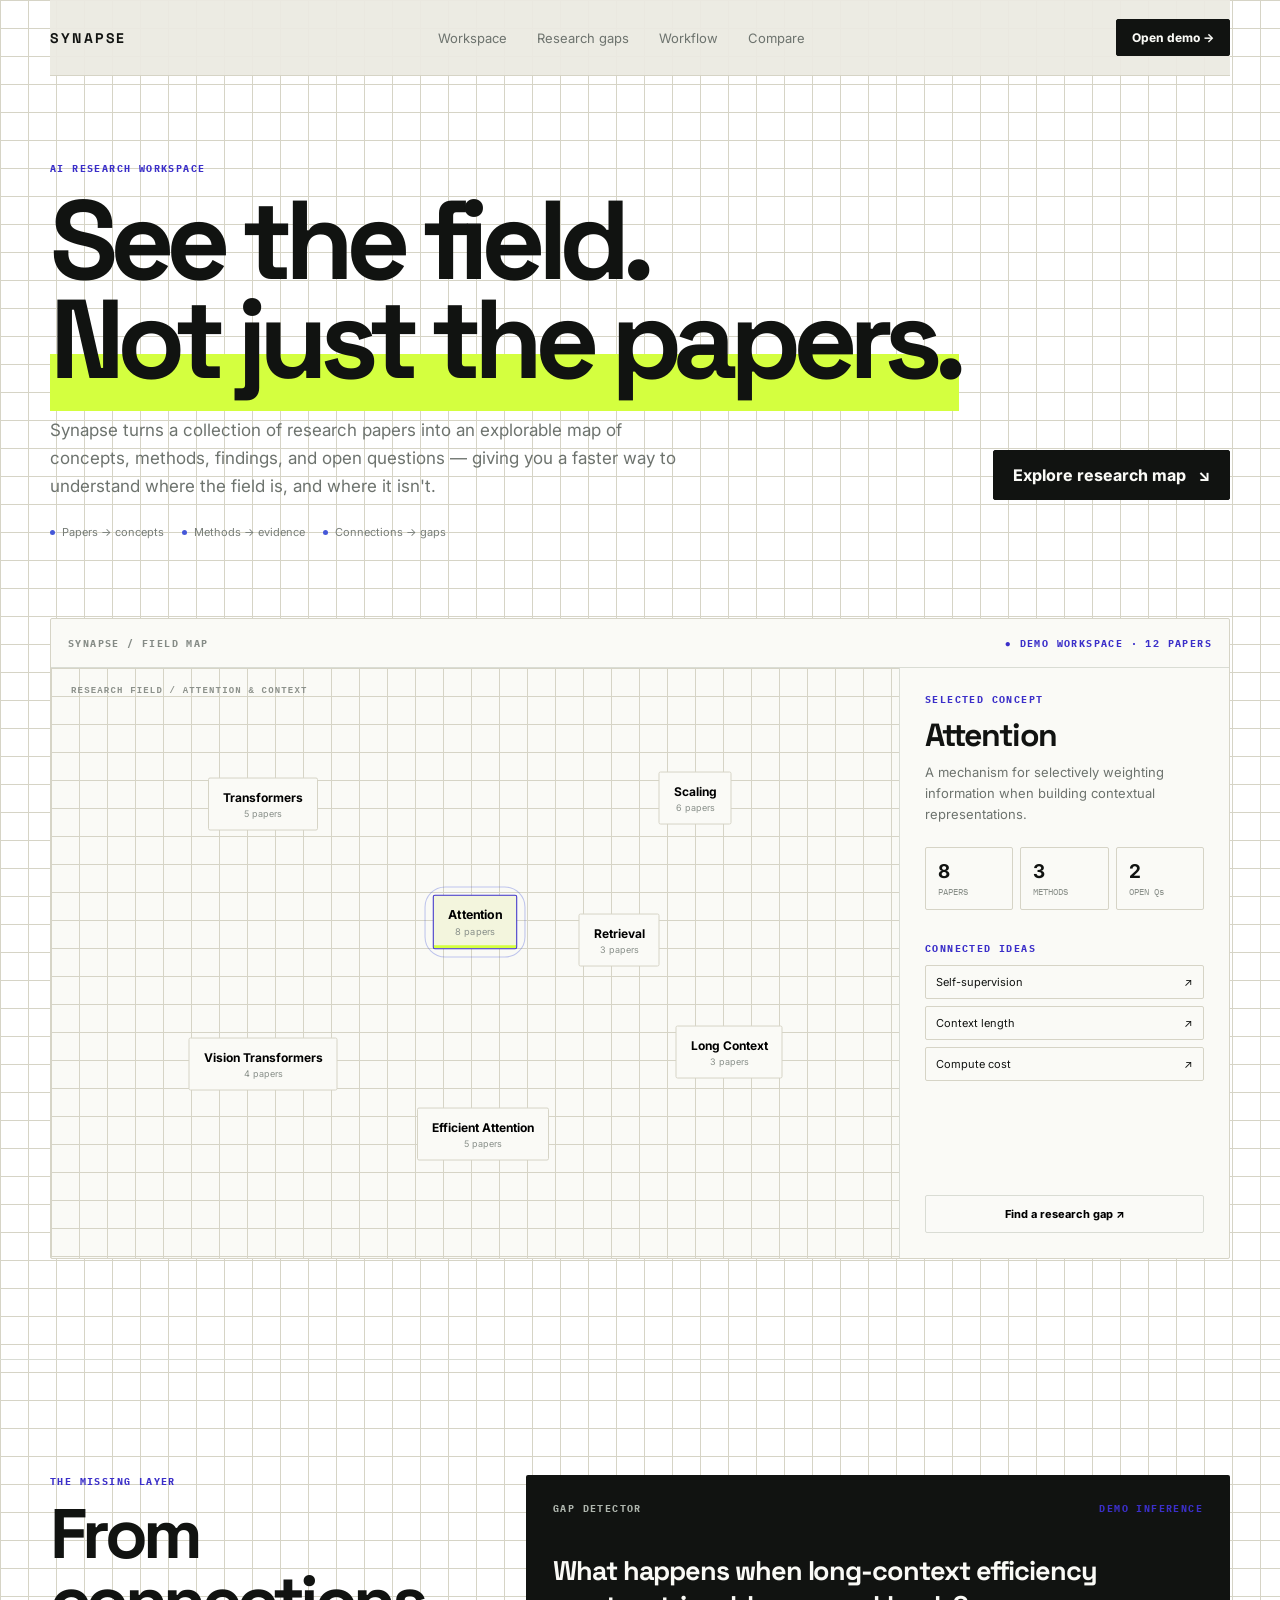
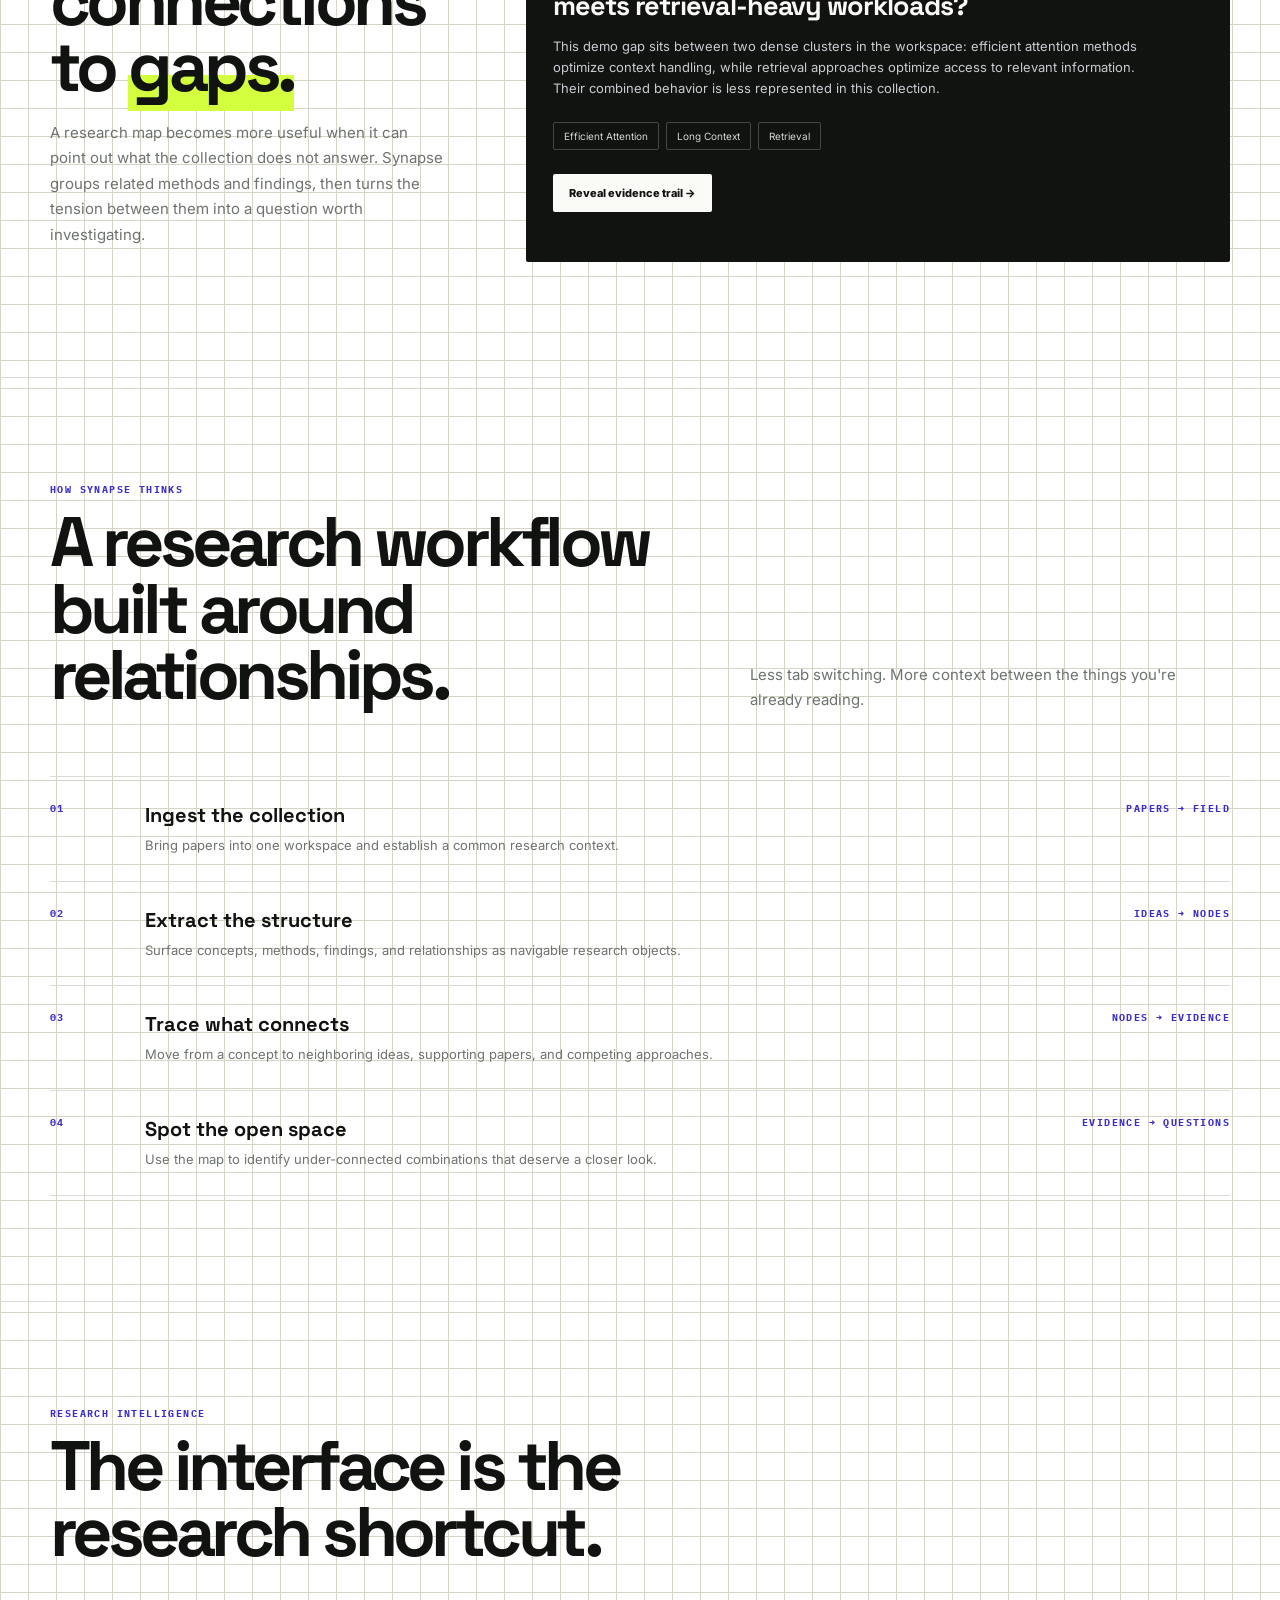
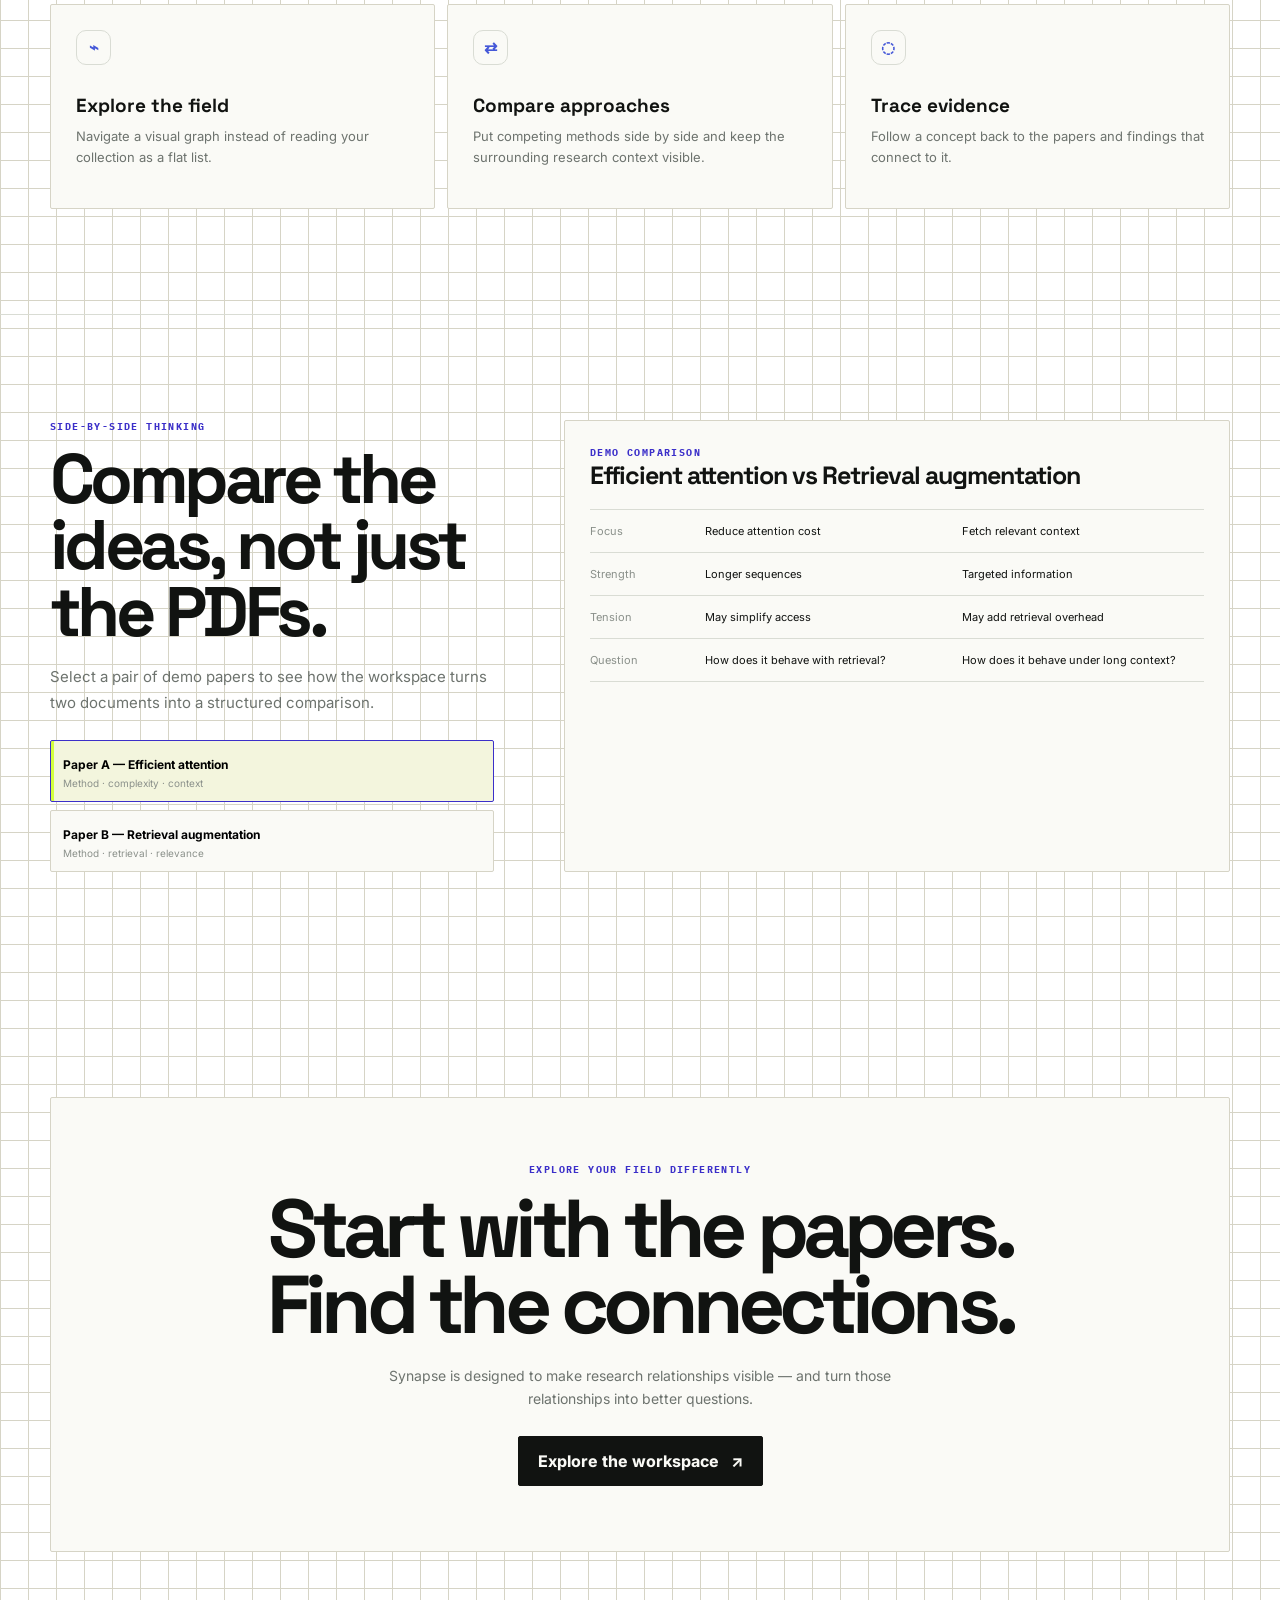
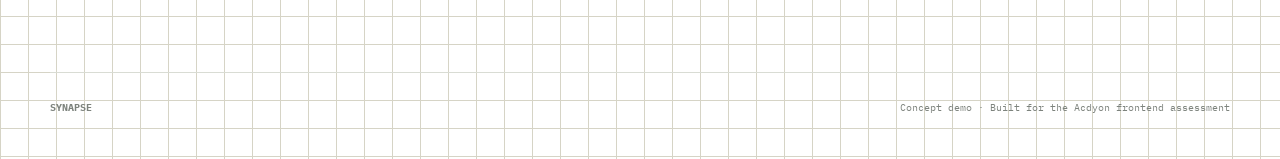
==== commit 44f868ae: "linked theme.css to the main index file" ====
--- a/index.html
+++ b/index.html
@@ -1,6 +1,7 @@
 <!doctype html>
 <html lang="en">
 <head>
+    <link rel="stylesheet" href="theme.css">
 <meta charset="UTF-8"><meta name="viewport" content="width=device-width,initial-scale=1"><meta name="theme-color" content="#f4f4ef">
 <title>Synapse — See how ideas connect.</title>
 <meta name="description" content="Synapse turns research collections into explorable maps and helps surface open research gaps.">
--- a/theme.css
+++ b/theme.css
@@ -0,0 +1,2 @@
+@import url('https://fonts.googleapis.com/css2?family=Space+Grotesk:wght@400;500;600;700&family=Inter:wght@400;500;600&family=IBM+Plex+Mono:wght@400;500&display=swap');
+:root{--paper:#EBEAE2;--paper-line:#D6D4C6;--ink:#14161C;--graphite:#5B5D64;--highlighter:#D4FF3F;--highlighter-ink:#1F2400;--indigo:#3B2FC9;--white:#FAFAF6;--bg:var(--paper);--muted:var(--graphite);--line:var(--paper-line);--accent:var(--indigo);--accent2:#EEF0D1;--green:var(--indigo);--shadow:none}*{box-sizing:border-box}html{scroll-behavior:smooth;max-width:100%;overflow-x:hidden}body{margin:0;max-width:100%;overflow-x:hidden;background-color:var(--paper)!important;background-image:linear-gradient(var(--paper-line) 1px,transparent 1px),linear-gradient(90deg,var(--paper-line) 1px,transparent 1px)!important;background-size:28px 28px!important;color:var(--ink)!important;font-family:'Inter',sans-serif!important}::selection{background:var(--highlighter);color:var(--highlighter-ink)}h1,h2,h3,.brand,.title,.section-title,.finalbox h2,.side h2,.gap-card h3,.compare-panel h3,.cap-card h3,.step h3{font-family:'Space Grotesk',sans-serif!important}button,a{font-family:'Inter',sans-serif}.mono,.bar,.live,.eyebrow,.label,.stat small,.year span,.feature span,.tag,.compare-meta span,.toast,.footer{font-family:'IBM Plex Mono',monospace!important}.window,.gap-card,.dark,.cap-card,.compare-panel,.finalbox,.feature,.paper,.stat,.chip,.node,.navbtn,.cta,.ghost,.gap-btn,.tag,.compare-meta span,.timeline,.year{border-radius:2px!important;box-shadow:none!important}.nav{background:rgba(235,234,226,.94)!important;border-color:var(--paper-line)!important}.navbtn,.cta{background:var(--ink)!important;color:var(--white)!important;border:1px solid var(--ink)!important;border-radius:2px!important;box-shadow:none!important}.navbtn:hover,.cta:hover{background:var(--highlighter)!important;color:var(--highlighter-ink)!important;border-color:var(--ink)!important}.navlinks a:hover{color:var(--indigo)!important}.eyebrow,.feature span,.live,.label,.step-num,.step-tag,.windowbar .live,.gap-top .demo{color:var(--indigo)!important}.hero h1 em,.title em,.section-title em,h1 em{font-style:normal!important;color:var(--ink)!important;background-image:linear-gradient(transparent 60%,var(--highlighter) 60%,var(--highlighter) 100%)!important;background-repeat:no-repeat!important;background-size:100% 100%!important}.window,.cap-card,.compare-panel,.finalbox,.feature,.paper,.stat,.chip,.node{background:var(--white)!important;border-color:var(--paper-line)!important}.graph{background-color:var(--white)!important;background-image:linear-gradient(var(--paper-line) 1px,transparent 1px),linear-gradient(90deg,var(--paper-line) 1px,transparent 1px)!important;background-size:28px 28px!important;overflow:hidden!important}.node:hover,.node.active{border-color:var(--indigo)!important;box-shadow:inset 0 -3px var(--highlighter)!important}.node.active{background:#F3F5DD!important}.paper.selected,.year.active,.feature:hover,.paper:hover,.chip:hover{border-color:var(--indigo)!important}.paper.selected{box-shadow:inset 3px 0 var(--highlighter)!important;background:#F3F5DD!important}.year.active{box-shadow:inset 0 -3px var(--highlighter)!important}.gap-card,.dark{background:var(--ink)!important;color:var(--white)!important}.gap-card p,.dark p{color:#C9CBD0!important}.gap-card .evidence span,.tag{border-color:rgba(255,255,255,.22)!important;background:transparent!important;border-radius:2px!important}.gap-btn,.ghost{border-radius:2px!important;box-shadow:none!important}.gap-btn{background:var(--white)!important;color:var(--ink)!important}.node{max-width:34%;white-space:normal}.graph,.window,.gap-card,.compare-panel,.finalbox{max-width:100%}@media(max-width:800px){html,body{width:100%;max-width:100%;overflow-x:hidden!important}.wrap{width:min(100% - 28px,1180px);max-width:100%}.graph{min-height:430px;width:100%}.node{max-width:30%;padding:8px 9px!important}.node b{font-size:9px!important}.node small{font-size:7px!important}.a,.n1{left:50%;top:38%}.b,.n2{left:21%;top:22%}.c,.n3{left:20%;top:67%}.d,.n4{left:76%;top:22%}.e,.n5{left:79%;top:64%}.f,.n6{left:50%;top:80%}.g,.n7{left:68%;top:45%}.hero h1{max-width:100%}.row{min-width:0}}
